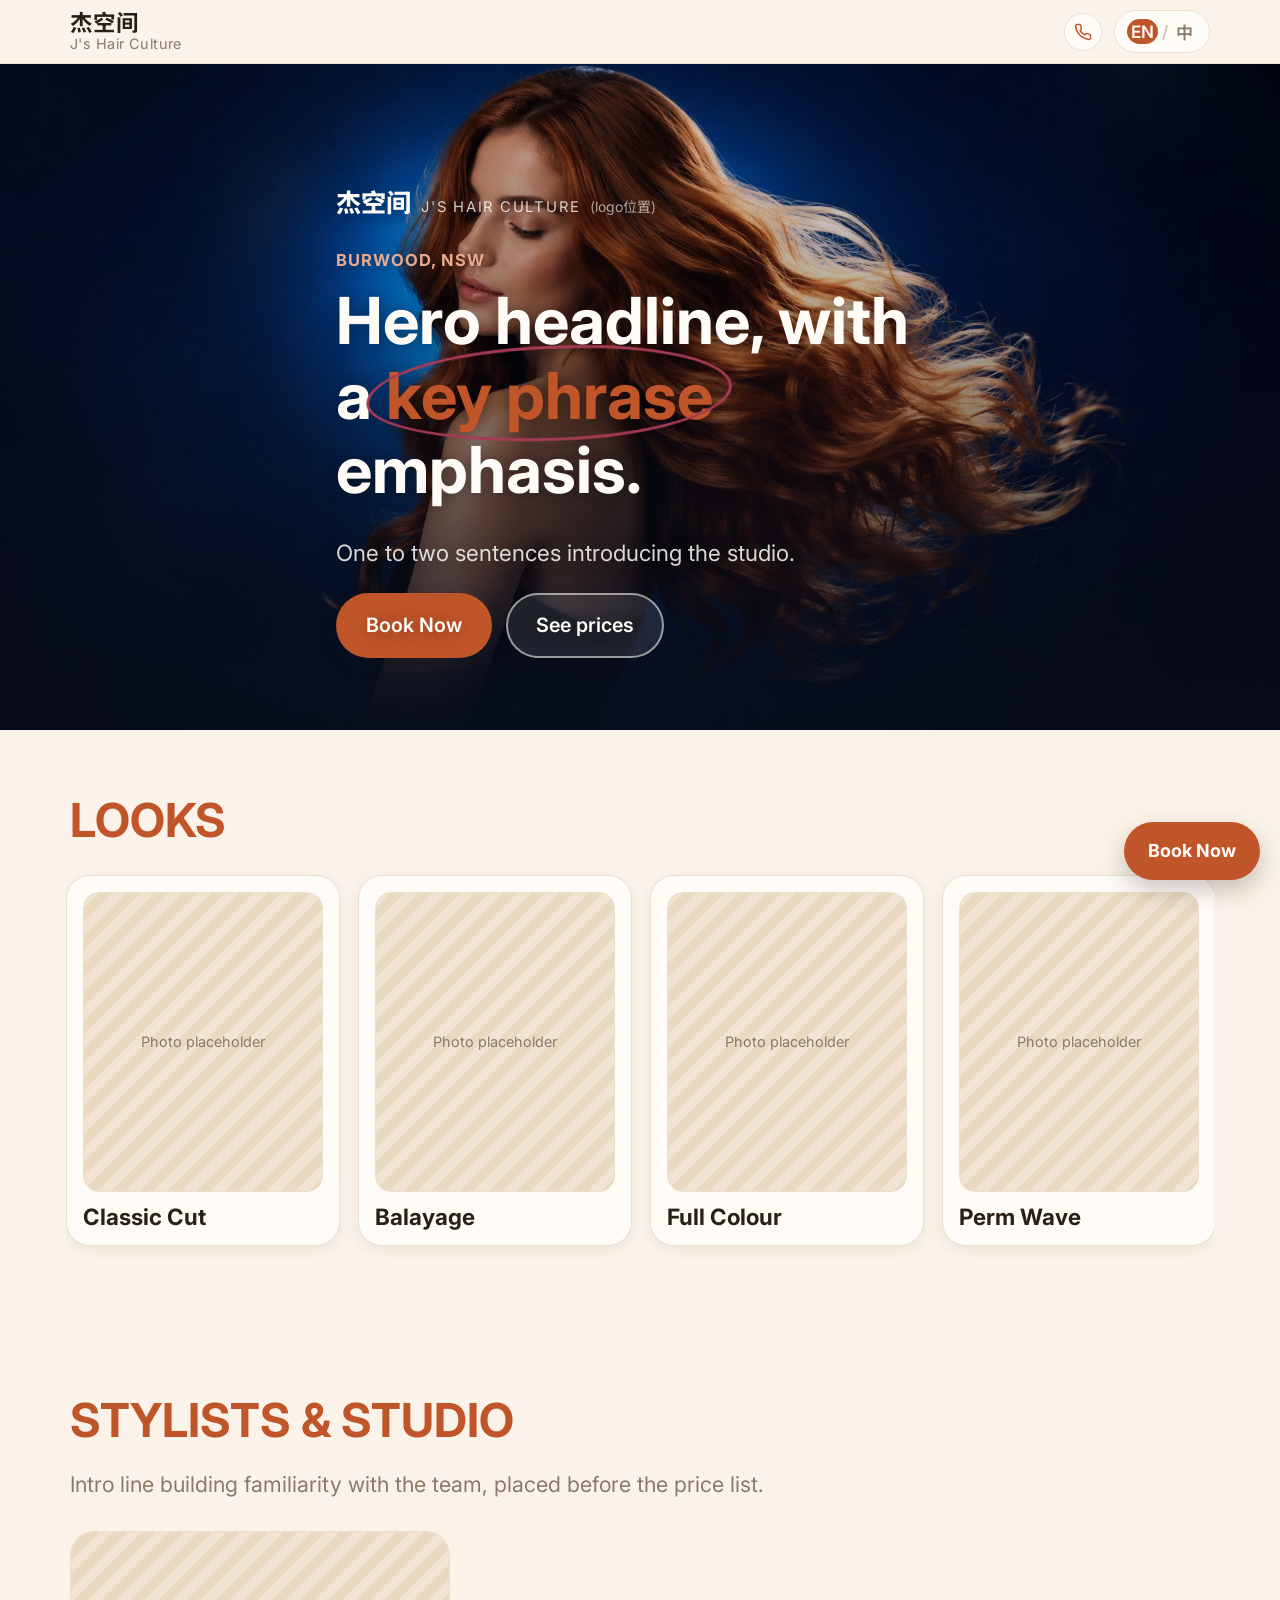
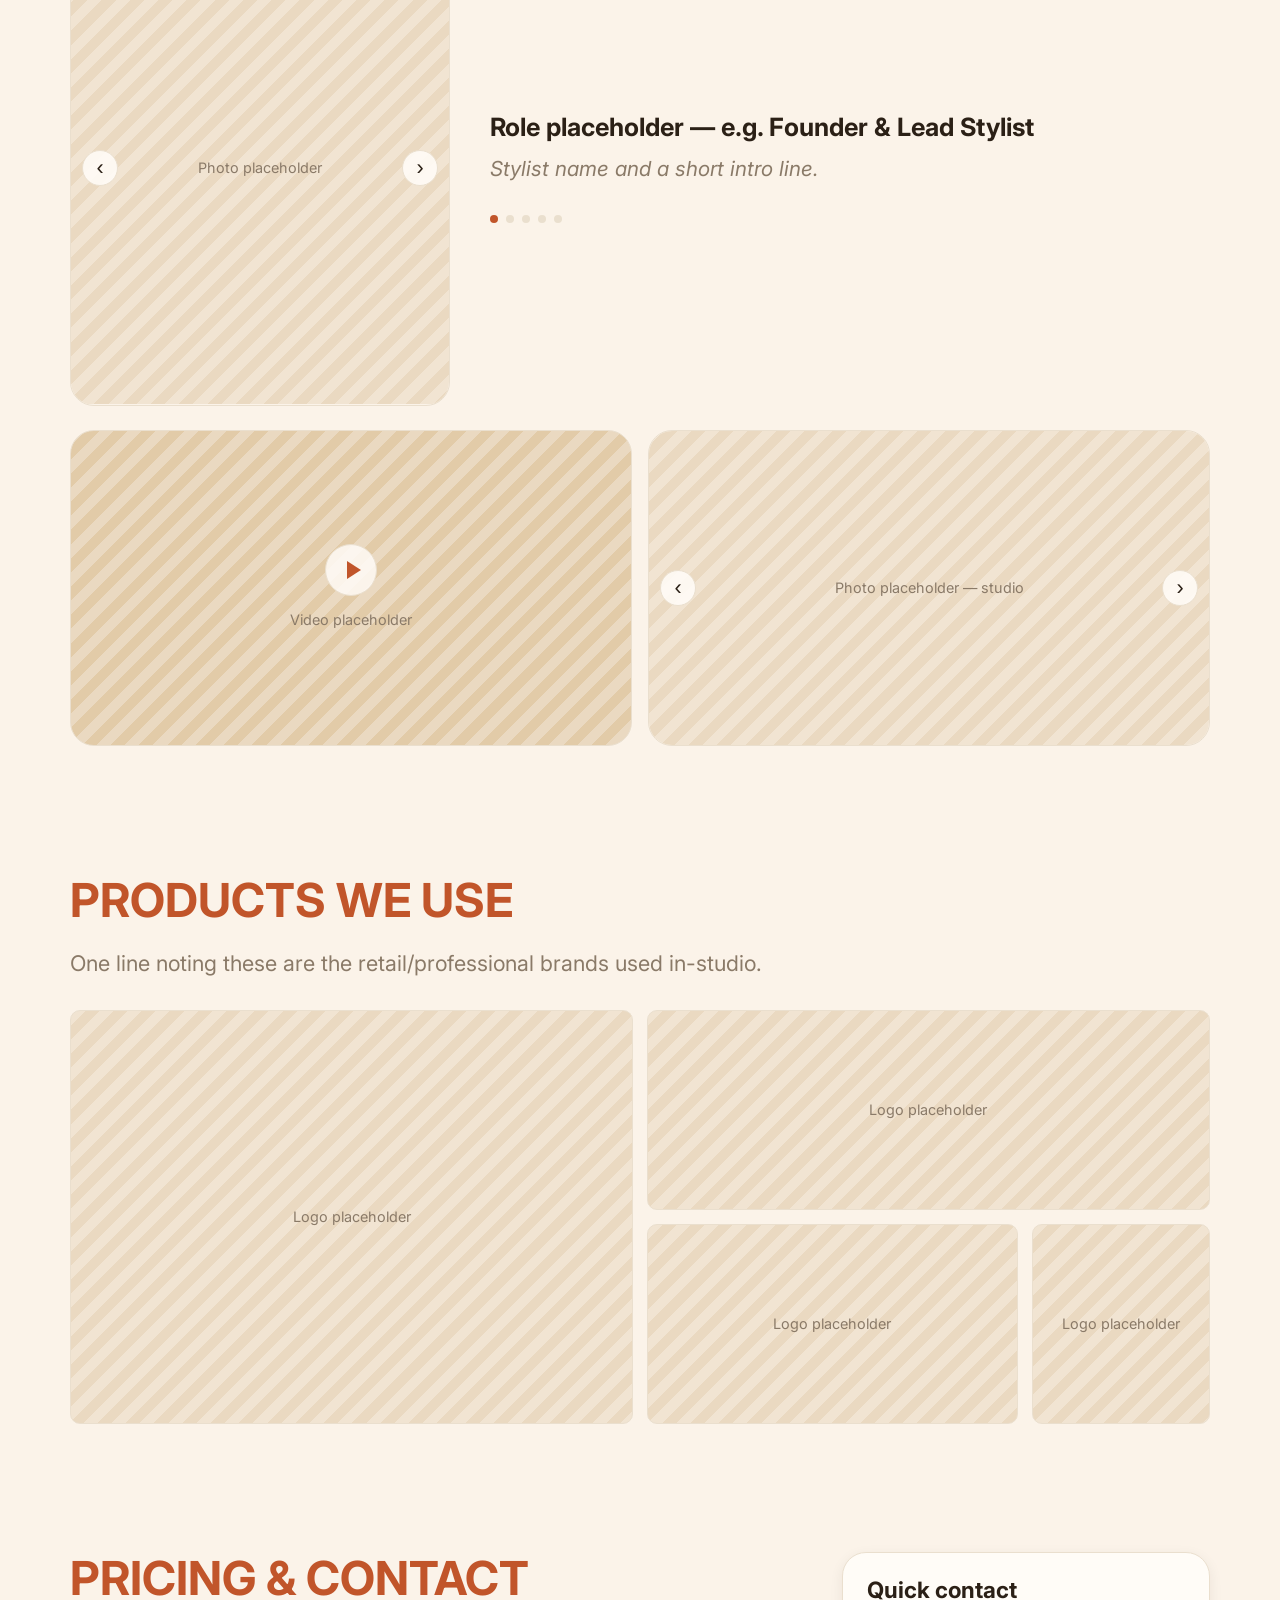
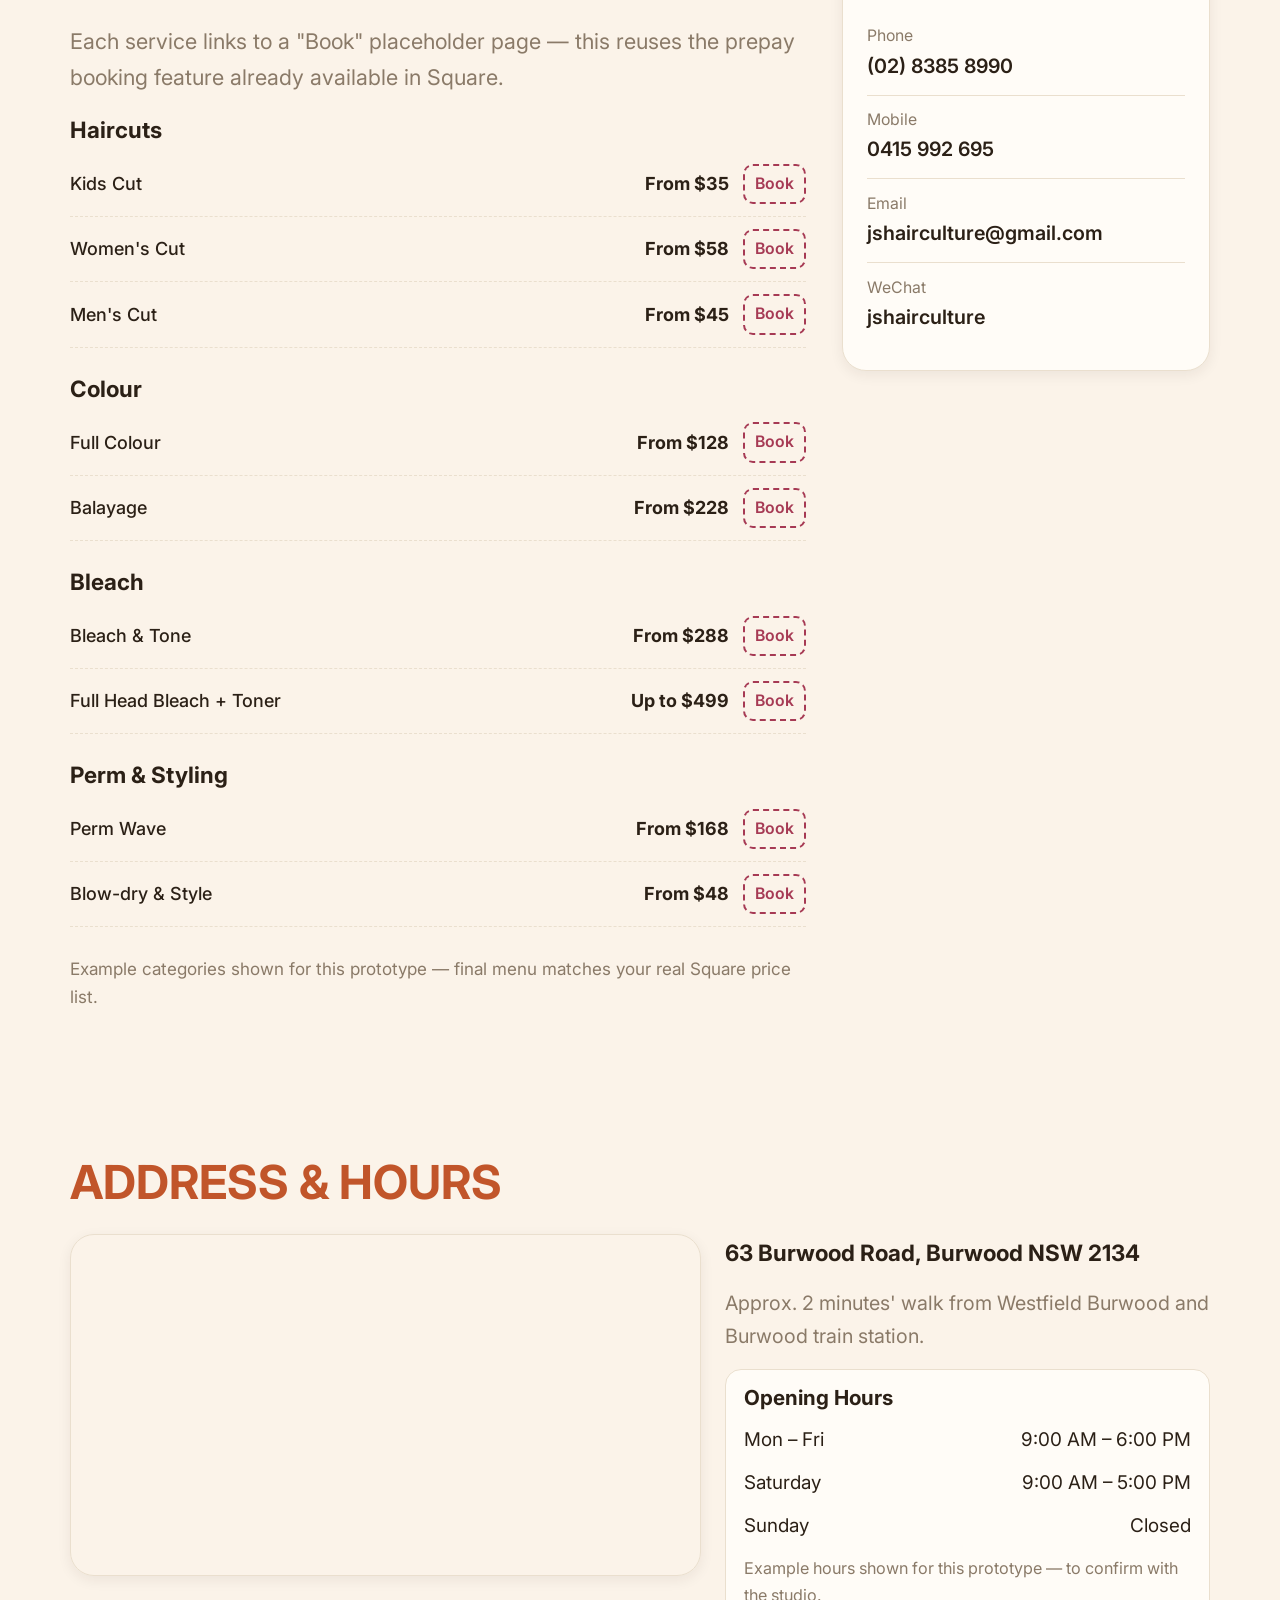
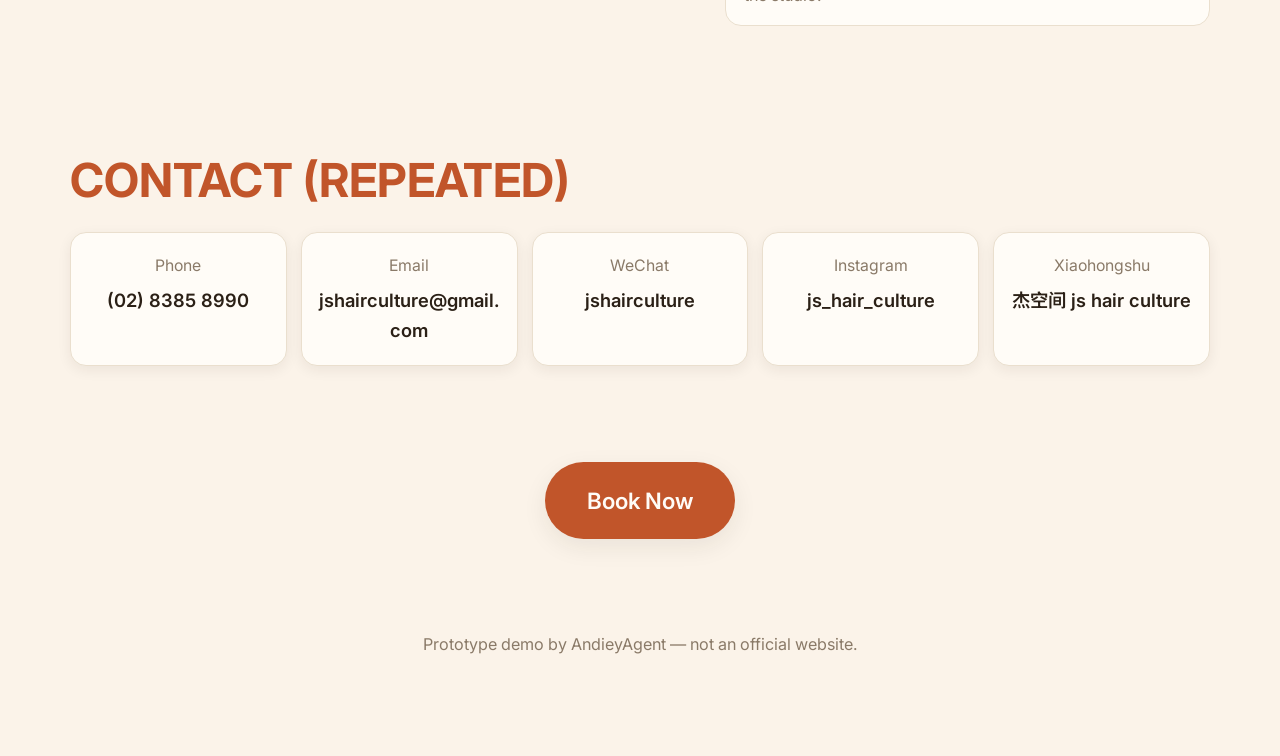
==== index.html @ 08569a33 "Initial commit: J's Hair Culture prototype demo landing page Prototype demo by AndieyAgent for J's H" ====
<!DOCTYPE html>
<html lang="en" data-lang="en">
<head>
<meta charset="UTF-8">
<meta name="viewport" content="width=device-width, initial-scale=1">
<meta name="robots" content="noindex, nofollow">
<title>J's Hair Culture · 杰空间 — Burwood Hair Studio (Prototype)</title>
<meta name="description" content="Prototype design demo for J's Hair Culture, a hair studio in Burwood NSW.">
<link rel="preconnect" href="https://fonts.googleapis.com">
<link rel="preconnect" href="https://fonts.gstatic.com" crossorigin>
<link href="https://fonts.googleapis.com/css2?family=Inter:wght@400;500;600;700;800&family=Noto+Sans+SC:wght@400;500;600;700;800&display=swap" rel="stylesheet">
<link rel="stylesheet" href="css/style.css">
</head>
<body>

<!-- ============ HEADER ============ -->
<header class="site-header">
  <div class="container site-header__inner">
    <a href="#hero" class="brand">
      <span class="brand__zh">杰空间</span>
      <span class="brand__en">J's Hair Culture</span>
    </a>
    <div class="site-header__actions">
      <a class="header-call" href="tel:+61283858990" aria-label="Call J's Hair Culture">
        <svg width="18" height="18" viewBox="0 0 24 24" fill="none" stroke="currentColor" stroke-width="2" stroke-linecap="round" stroke-linejoin="round"><path d="M22 16.92v3a2 2 0 0 1-2.18 2 19.79 19.79 0 0 1-8.63-3.07 19.5 19.5 0 0 1-6-6 19.79 19.79 0 0 1-3.07-8.67A2 2 0 0 1 4.11 2h3a2 2 0 0 1 2 1.72c.127.96.361 1.903.7 2.81a2 2 0 0 1-.45 2.11L8.09 9.91a16 16 0 0 0 6 6l1.27-1.27a2 2 0 0 1 2.11-.45c.907.339 1.85.573 2.81.7A2 2 0 0 1 22 16.92z"/></svg>
      </a>
      <button type="button" class="lang-toggle" id="langToggle" aria-label="Switch language">
        <span data-lang-label="en" class="lang-toggle__opt">EN</span>
        <span class="lang-toggle__sep">/</span>
        <span data-lang-label="zh" class="lang-toggle__opt">中</span>
      </button>
    </div>
  </div>
</header>

<main>

<!-- ============ 1. HERO ============ -->
<section class="hero" id="hero">
  <div class="hero__bg"></div>
  <div class="hero__scrim"></div>
  <div class="container hero__content">
    <p class="hero__logotype">
      <span class="hero__logotype-zh">杰空间</span>
      <span class="hero__logotype-en">J's Hair Culture</span>
      <span class="hero__logotype-note">(logo位置)</span>
    </p>
    <p class="eyebrow" data-i18n="hero.eyebrow">BURWOOD, NSW</p>
    <h1 class="hero__title" data-i18n-html="hero.title">Hero headline, with a <span class="mark-circle">key phrase</span> emphasis.</h1>
    <p class="hero__sub" data-i18n="hero.sub">One to two sentences introducing the studio.</p>
    <div class="hero__actions">
      <a href="booking.html" class="btn btn--primary" data-i18n="cta.book">Book Now</a>
      <a href="#pricing" class="btn btn--ghost-light" data-i18n="cta.seePrices">See prices</a>
    </div>
  </div>
</section>

<!-- ============ 2. 效果区 ============ -->
<section class="services" id="services">
  <div class="container">
    <h2 class="section-title section-title--accent" data-i18n="services.eyebrow">LOOKS</h2>
    <div class="services__scroller">

      <article class="service-card">
        <div class="img-placeholder img-placeholder--look"><span data-i18n="placeholder.img">Photo placeholder</span></div>
        <h3 data-i18n="services.cut.name">Classic Cut</h3>
      </article>

      <article class="service-card">
        <div class="img-placeholder img-placeholder--look"><span data-i18n="placeholder.img">Photo placeholder</span></div>
        <h3 data-i18n="services.balayage.name">Balayage</h3>
      </article>

      <article class="service-card">
        <div class="img-placeholder img-placeholder--look"><span data-i18n="placeholder.img">Photo placeholder</span></div>
        <h3 data-i18n="services.color.name">Full Colour</h3>
      </article>

      <article class="service-card">
        <div class="img-placeholder img-placeholder--look"><span data-i18n="placeholder.img">Photo placeholder</span></div>
        <h3 data-i18n="services.perm.name">Perm Wave</h3>
      </article>

      <article class="service-card">
        <div class="img-placeholder img-placeholder--look"><span data-i18n="placeholder.img">Photo placeholder</span></div>
        <h3 data-i18n="services.bleach.name">Bleach &amp; Tone</h3>
      </article>

      <article class="service-card">
        <div class="img-placeholder img-placeholder--look"><span data-i18n="placeholder.img">Photo placeholder</span></div>
        <h3 data-i18n="services.kids.name">Kids Cut</h3>
      </article>

    </div>
  </div>
</section>

<!-- ============ 3. 造型师/团队 + 门店氛围 ============ -->
<section class="team" id="team">
  <div class="container">
    <h2 class="section-title section-title--accent" data-i18n="team.eyebrow">STYLISTS &amp; STUDIO</h2>
    <p class="section-lead" data-i18n="team.lead">Intro line building familiarity with the team, placed before the price list.</p>

    <div class="team__carousel">
      <div class="team__carousel-image">
        <div class="team__carousel-track">
          <div class="img-placeholder img-placeholder--look team__carousel-slide is-active"><span data-i18n="placeholder.img">Photo placeholder</span></div>
          <div class="img-placeholder img-placeholder--look team__carousel-slide"><span data-i18n="placeholder.img">Photo placeholder</span></div>
          <div class="img-placeholder img-placeholder--look team__carousel-slide"><span data-i18n="placeholder.img">Photo placeholder</span></div>
          <div class="img-placeholder img-placeholder--look team__carousel-slide"><span data-i18n="placeholder.img">Photo placeholder</span></div>
          <div class="img-placeholder img-placeholder--look team__carousel-slide"><span data-i18n="placeholder.img">Photo placeholder</span></div>
        </div>
        <button type="button" class="vibe-carousel__btn vibe-carousel__btn--prev" data-team-prev aria-label="Previous stylist">&lsaquo;</button>
        <button type="button" class="vibe-carousel__btn vibe-carousel__btn--next" data-team-next aria-label="Next stylist">&rsaquo;</button>
      </div>
      <div class="team__carousel-info">
        <div class="team__carousel-panel is-active">
          <h3 data-i18n="team.founder.role">Role placeholder — e.g. Founder &amp; Lead Stylist</h3>
          <p data-i18n="team.founder.quote">Stylist name and a short intro line.</p>
        </div>
        <div class="team__carousel-panel">
          <h3 data-i18n="team.stylist1.role">Role placeholder — e.g. Senior Colourist</h3>
          <p data-i18n="team.stylist1.quote">Stylist name and a short intro line.</p>
        </div>
        <div class="team__carousel-panel">
          <h3 data-i18n="team.stylist2.role">Role placeholder — e.g. Stylist</h3>
          <p data-i18n="team.stylist2.quote">Stylist name and a short intro line.</p>
        </div>
        <div class="team__carousel-panel">
          <h3 data-i18n="team.stylist3.role">Role placeholder — e.g. Junior Stylist</h3>
          <p data-i18n="team.stylist3.quote">Stylist name and a short intro line.</p>
        </div>
        <div class="team__carousel-panel">
          <h3 data-i18n="team.stylist4.role">Role placeholder — e.g. Studio Assistant</h3>
          <p data-i18n="team.stylist4.quote">Stylist name and a short intro line.</p>
        </div>
        <div class="team__carousel-dots" aria-hidden="true">
          <span class="team__carousel-dot is-active"></span>
          <span class="team__carousel-dot"></span>
          <span class="team__carousel-dot"></span>
          <span class="team__carousel-dot"></span>
          <span class="team__carousel-dot"></span>
        </div>
      </div>
    </div>

    <div class="vibe-strip">
      <div class="video-placeholder">
        <span class="video-placeholder__play" aria-hidden="true"></span>
        <span data-i18n="placeholder.video">Video placeholder</span>
      </div>
      <div class="vibe-carousel">
        <div class="vibe-carousel__track">
          <div class="img-placeholder img-placeholder--wide vibe-carousel__slide is-active"><span data-i18n="placeholder.vibeImg">Photo placeholder — studio</span></div>
          <div class="img-placeholder img-placeholder--wide vibe-carousel__slide"><span data-i18n="placeholder.vibeImg">Photo placeholder — studio</span></div>
          <div class="img-placeholder img-placeholder--wide vibe-carousel__slide"><span data-i18n="placeholder.vibeImg">Photo placeholder — studio</span></div>
        </div>
        <button type="button" class="vibe-carousel__btn vibe-carousel__btn--prev" aria-label="Previous photo">&lsaquo;</button>
        <button type="button" class="vibe-carousel__btn vibe-carousel__btn--next" aria-label="Next photo">&rsaquo;</button>
      </div>
    </div>
  </div>
</section>

<!-- ============ 4. 商品区 ============ -->
<section class="products" id="products">
  <div class="container">
    <h2 class="section-title section-title--accent" data-i18n="products.eyebrow">PRODUCTS WE USE</h2>
    <p class="section-lead" data-i18n="products.lead">One line noting these are the retail/professional brands used in-studio.</p>
    <div class="products__collage">
      <div class="img-placeholder products__tile products__tile--a" aria-label="Cadiveu"><span data-i18n="placeholder.logo">Logo placeholder</span></div>
      <div class="img-placeholder products__tile products__tile--b"><span data-i18n="placeholder.logo">Logo placeholder</span></div>
      <div class="img-placeholder products__tile products__tile--c"><span data-i18n="placeholder.logo">Logo placeholder</span></div>
      <div class="img-placeholder products__tile products__tile--d"><span data-i18n="placeholder.logo">Logo placeholder</span></div>
    </div>
  </div>
</section>

<!-- ============ 5. 价目表 + 联系方式 ============ -->
<section class="pricing" id="pricing">
  <div class="container pricing__grid">

    <div class="pricing__table">
      <h2 class="section-title section-title--accent" data-i18n="pricing.eyebrow">PRICING &amp; CONTACT</h2>
      <p class="section-lead" data-i18n="pricing.lead">Each service links to a "Book" placeholder page — this reuses the prepay booking feature already available in Square.</p>

      <div class="price-category">
        <h3 data-i18n="pricing.cat.cut">Haircuts</h3>
        <ul class="price-list">
          <li><span data-i18n="services.kids.name">Kids Cut</span><span class="price-list__price" data-i18n="services.kids.price">From $35</span><a href="booking.html" class="btn-tiny" data-i18n="cta.bookPrepay">Book</a></li>
          <li><span data-i18n="pricing.item.womensCut">Women's Cut</span><span class="price-list__price" data-i18n="pricing.item.womensCutPrice">From $58</span><a href="booking.html" class="btn-tiny" data-i18n="cta.bookPrepay">Book</a></li>
          <li><span data-i18n="pricing.item.mensCut">Men's Cut</span><span class="price-list__price" data-i18n="pricing.item.mensCutPrice">From $45</span><a href="booking.html" class="btn-tiny" data-i18n="cta.bookPrepay">Book</a></li>
        </ul>
      </div>

      <div class="price-category">
        <h3 data-i18n="pricing.cat.color">Colour</h3>
        <ul class="price-list">
          <li><span data-i18n="services.color.name">Full Colour</span><span class="price-list__price" data-i18n="services.color.price">From $128</span><a href="booking.html" class="btn-tiny" data-i18n="cta.bookPrepay">Book</a></li>
          <li><span data-i18n="services.balayage.name">Balayage</span><span class="price-list__price" data-i18n="services.balayage.price">From $228</span><a href="booking.html" class="btn-tiny" data-i18n="cta.bookPrepay">Book</a></li>
        </ul>
      </div>

      <div class="price-category">
        <h3 data-i18n="pricing.cat.bleach">Bleach</h3>
        <ul class="price-list">
          <li><span data-i18n="services.bleach.name">Bleach &amp; Tone</span><span class="price-list__price" data-i18n="services.bleach.price">From $288</span><a href="booking.html" class="btn-tiny" data-i18n="cta.bookPrepay">Book</a></li>
          <li><span data-i18n="pricing.item.fullBleach">Full Head Bleach + Toner</span><span class="price-list__price" data-i18n="pricing.item.fullBleachPrice">Up to $499</span><a href="booking.html" class="btn-tiny" data-i18n="cta.bookPrepay">Book</a></li>
        </ul>
      </div>

      <div class="price-category">
        <h3 data-i18n="pricing.cat.perm">Perm &amp; Styling</h3>
        <ul class="price-list">
          <li><span data-i18n="services.perm.name">Perm Wave</span><span class="price-list__price" data-i18n="services.perm.price">From $168</span><a href="booking.html" class="btn-tiny" data-i18n="cta.bookPrepay">Book</a></li>
          <li><span data-i18n="pricing.item.blowdry">Blow-dry &amp; Style</span><span class="price-list__price" data-i18n="pricing.item.blowdryPrice">From $48</span><a href="booking.html" class="btn-tiny" data-i18n="cta.bookPrepay">Book</a></li>
        </ul>
      </div>

      <p class="price-note" data-i18n="pricing.note">Example categories shown for this prototype — final menu matches your real Square price list.</p>
    </div>

    <aside class="contact-card">
      <h3 data-i18n="contact.quickTitle">Quick contact</h3>
      <a class="contact-row" href="tel:+61283858990">
        <span><span class="contact-row__label" data-i18n="contact.phone">Phone</span><span class="contact-row__value">(02) 8385 8990</span></span>
      </a>
      <a class="contact-row" href="tel:+61415992695">
        <span><span class="contact-row__label" data-i18n="contact.mobile">Mobile</span><span class="contact-row__value">0415 992 695</span></span>
      </a>
      <a class="contact-row" href="mailto:jshairculture@gmail.com">
        <span><span class="contact-row__label" data-i18n="contact.email">Email</span><span class="contact-row__value">jshairculture@gmail.com</span></span>
      </a>
      <div class="contact-row contact-row--static">
        <span><span class="contact-row__label" data-i18n="contact.wechat">WeChat</span><span class="contact-row__value">jshairculture</span></span>
      </div>
    </aside>

  </div>
</section>

<!-- ============ 6. 地址 + 营业时间/交通 ============ -->
<section class="location" id="location">
  <div class="container">
    <h2 class="section-title section-title--accent" data-i18n="location.eyebrow">ADDRESS &amp; HOURS</h2>

    <div class="location__grid">
      <div class="map-embed map-embed--desktop">
        <iframe
          title="J's Hair Culture location map"
          src="https://www.google.com/maps?q=63+Burwood+Road,+Burwood+NSW+2134&output=embed"
          loading="lazy"
          referrerpolicy="no-referrer-when-downgrade">
        </iframe>
      </div>

      <a class="map-embed map-embed--mobile" href="https://www.google.com/maps/search/?api=1&query=63+Burwood+Road%2C+Burwood+NSW+2134" target="_blank" rel="noopener" aria-label="Open location in Maps">
        <p class="map-embed__address">63 Burwood Road, Burwood NSW 2134</p>
      </a>

      <div class="location__info">
        <p class="location__address">63 Burwood Road, Burwood NSW 2134</p>
        <p class="location__transit" data-i18n="location.transit">Approx. 2 minutes' walk from Westfield Burwood and Burwood train station.</p>
        <div class="hours">
          <h3 data-i18n="location.hoursTitle">Opening Hours</h3>
          <ul>
            <li><span data-i18n="location.hours.weekday">Mon – Fri</span><span>9:00 AM – 6:00 PM</span></li>
            <li><span data-i18n="location.hours.saturday">Saturday</span><span>9:00 AM – 5:00 PM</span></li>
            <li><span data-i18n="location.hours.sunday">Sunday</span><span data-i18n="location.hours.closed">Closed</span></li>
          </ul>
          <p class="hours__note" data-i18n="location.hoursNote">Example hours shown for this prototype — to confirm with the studio.</p>
        </div>
      </div>
    </div>
  </div>
</section>

<!-- ============ 7. 联系方式（二次强化） ============ -->
<section class="contact-repeat" id="contact">
  <div class="container">
    <h2 class="section-title section-title--accent" data-i18n="contactRepeat.eyebrow">CONTACT (REPEATED)</h2>
    <div class="contact-repeat__grid">
      <a class="contact-tile" href="tel:+61283858990">
        <span class="contact-tile__label" data-i18n="contact.phone">Phone</span>
        <span class="contact-tile__value">(02) 8385 8990</span>
      </a>
      <a class="contact-tile" href="mailto:jshairculture@gmail.com">
        <span class="contact-tile__label" data-i18n="contact.email">Email</span>
        <span class="contact-tile__value">jshairculture@gmail.com</span>
      </a>
      <div class="contact-tile contact-tile--static">
        <span class="contact-tile__label" data-i18n="contact.wechat">WeChat</span>
        <span class="contact-tile__value">jshairculture</span>
      </div>
      <div class="contact-tile contact-tile--static">
        <span class="contact-tile__label">Instagram</span>
        <span class="contact-tile__value">js_hair_culture</span>
      </div>
      <div class="contact-tile contact-tile--static">
        <span class="contact-tile__label" data-i18n="contact.xhs">Xiaohongshu</span>
        <span class="contact-tile__value">杰空间 js hair culture</span>
      </div>
    </div>
  </div>
</section>

<!-- ============ 8. 底部预约按钮 ============ -->
<section class="final-cta">
  <div class="container final-cta__inner">
    <a href="booking.html" class="btn btn--primary btn--large" data-i18n="cta.book">Book Now</a>
  </div>
</section>

</main>

<!-- ============ 9. FOOTER ============ -->
<footer class="site-footer">
  <div class="container site-footer__inner">
    <p data-i18n="footer.disclaimer">Prototype demo by AndieyAgent — not an official website.</p>
  </div>
</footer>

<!-- ============ 悬浮吸底 CTA ============ -->
<a href="booking.html" class="floating-cta" id="floatingCta">
  <span class="mark-box" data-i18n="cta.book">Book Now</span>
</a>

<script src="js/main.js"></script>
</body>
</html>
---- css/style.css ----
/* ============================================================
   J's Hair Culture — Prototype Demo
   Design tokens: Oat Cream / Copper Balayage / Warm Berry
   ============================================================ */

:root {
  --color-bg: #FBF3E9;
  --color-primary: #C1552A;
  --color-primary-dark: #A8461F;
  --color-secondary: #A63A54;
  --color-ink: #2B2016;
  --color-muted: #8A7A68;
  --color-surface: #FFFCF7;
  --color-border: #EADFCE;

  --font-display: 'Inter', 'Noto Sans SC', -apple-system, BlinkMacSystemFont, 'PingFang SC', 'Microsoft YaHei', 'Segoe UI', sans-serif;
  --font-body: 'Inter', 'Noto Sans SC', -apple-system, BlinkMacSystemFont, 'PingFang SC', 'Microsoft YaHei', 'Segoe UI', sans-serif;

  --radius-lg: 24px;
  --radius-md: 16px;
  --radius-sm: 10px;
  --radius-pill: 999px;

  --shadow-soft: 0 8px 24px rgba(43, 32, 22, 0.08);
  --shadow-card: 0 4px 14px rgba(43, 32, 22, 0.07);

  --container-max: 1180px;
  --header-h: 64px;
}

* { box-sizing: border-box; }
html { font-size: 18px; scroll-behavior: smooth; scroll-padding-top: calc(var(--header-h) + 16px); }

body {
  margin: 0;
  background: var(--color-bg);
  color: var(--color-ink);
  font-family: var(--font-body);
  line-height: 1.65;
  -webkit-font-smoothing: antialiased;
}

@media (prefers-reduced-motion: reduce) {
  html { scroll-behavior: auto; }
  * { animation-duration: 0.001ms !important; animation-iteration-count: 1 !important; transition-duration: 0.001ms !important; }
}

h1, h2, h3 { font-family: var(--font-display); font-weight: 700; margin: 0 0 0.4em; line-height: 1.15; }
p { margin: 0 0 1em; }
a { color: inherit; }
ul { list-style: none; margin: 0; padding: 0; }
img { max-width: 100%; display: block; }

.container {
  max-width: var(--container-max);
  margin: 0 auto;
  padding: 0 20px;
}

.eyebrow {
  font-family: var(--font-display);
  font-weight: 700;
  font-size: 0.92rem;
  letter-spacing: 0.06em;
  color: var(--color-secondary);
  text-transform: uppercase;
  margin: 0 0 0.6em;
}

.section-title {
  font-size: clamp(1.9rem, 4.5vw, 2.6rem);
}
.section-title--accent { color: var(--color-primary); }

.section-lead {
  max-width: 60ch;
  color: var(--color-muted);
  font-size: 1.2rem;
}

section { padding: 64px 0; }

/* ---------- Buttons ---------- */
.btn {
  display: inline-flex;
  align-items: center;
  justify-content: center;
  gap: 8px;
  font-family: var(--font-display);
  font-weight: 600;
  font-size: 1.1rem;
  padding: 14px 28px;
  border-radius: var(--radius-pill);
  text-decoration: none;
  border: 2px solid transparent;
  transition: transform 0.15s ease, box-shadow 0.15s ease, background-color 0.15s ease;
  cursor: pointer;
}
.btn:hover { transform: translateY(-2px); }
.btn:focus-visible { outline: 3px solid var(--color-secondary); outline-offset: 2px; }

.btn--primary {
  background: var(--color-primary);
  color: var(--color-surface);
  box-shadow: var(--shadow-soft);
}
.btn--primary:hover { background: var(--color-primary-dark); }

.btn--ghost {
  background: transparent;
  color: var(--color-ink);
  border-color: var(--color-border);
}
.btn--ghost:hover { border-color: var(--color-primary); color: var(--color-primary); }

.btn--large { padding: 18px 40px; font-size: 1.25rem; }
.btn--small { padding: 10px 20px; font-size: 1rem; }

.btn-tiny {
  font-family: var(--font-display);
  font-weight: 600;
  font-size: 0.88rem;
  color: var(--color-secondary);
  border: 2px dashed var(--color-secondary);
  border-radius: var(--radius-sm);
  padding: 5px 10px;
  text-decoration: none;
  white-space: nowrap;
  transition: background-color 0.15s ease, color 0.15s ease;
}
.btn-tiny:hover { background: var(--color-secondary); color: var(--color-surface); }

/* ---------- Hand-drawn signature marks ---------- */
.mark-circle {
  position: relative;
  color: var(--color-primary);
  white-space: nowrap;
}
.mark-circle::after {
  content: '';
  position: absolute;
  left: -6%;
  right: -6%;
  top: -12%;
  bottom: -8%;
  border: 3px solid var(--color-secondary);
  border-radius: 50% 45% 48% 52% / 55% 48% 52% 45%;
  transform: rotate(-2deg);
  pointer-events: none;
  opacity: 0;
  animation: markIn 0.6s ease-out 0.5s forwards;
}
.mark-box {
  position: relative;
}

@keyframes markIn {
  from { opacity: 0; transform: rotate(-2deg) scale(0.9); }
  to { opacity: 1; transform: rotate(-2deg) scale(1); }
}

/* ---------- Placeholder imagery ---------- */
.img-placeholder {
  background: repeating-linear-gradient(135deg, #F1E4D2, #F1E4D2 10px, #EAD9C1 10px, #EAD9C1 20px);
  border: 1px solid var(--color-border);
  border-radius: var(--radius-md);
  display: flex;
  align-items: center;
  justify-content: center;
  text-align: center;
  color: var(--color-muted);
  font-size: 0.8rem;
  padding: 12px;
  min-height: 200px;
}
.img-placeholder--square { aspect-ratio: 1 / 1; min-height: 180px; }
.img-placeholder--wide { aspect-ratio: 16 / 9; min-height: 160px; }
.img-placeholder--look { aspect-ratio: 4 / 5; min-height: 300px; }

.video-placeholder {
  background: repeating-linear-gradient(135deg, #EAD9C1, #EAD9C1 10px, #E2CBA8 10px, #E2CBA8 20px);
  border: 1px solid var(--color-border);
  border-radius: var(--radius-lg);
  aspect-ratio: 16 / 9;
  min-height: 160px;
  display: flex;
  flex-direction: column;
  align-items: center;
  justify-content: center;
  gap: 12px;
  color: var(--color-muted);
  font-size: 0.8rem;
  text-align: center;
  padding: 12px;
}
.video-placeholder__play {
  width: 52px;
  height: 52px;
  border-radius: 50%;
  background: rgba(255, 252, 247, 0.85);
  border: 1px solid var(--color-border);
  position: relative;
}
.video-placeholder__play::after {
  content: '';
  position: absolute;
  top: 50%;
  left: 55%;
  transform: translate(-50%, -50%);
  border-style: solid;
  border-width: 9px 0 9px 14px;
  border-color: transparent transparent transparent var(--color-primary);
}

/* ---------- Header ---------- */
.site-header {
  position: sticky;
  top: 0;
  z-index: 40;
  height: var(--header-h);
  background: rgba(251, 243, 233, 0.9);
  backdrop-filter: blur(8px);
  border-bottom: 1px solid var(--color-border);
}
.site-header__inner {
  height: 100%;
  display: flex;
  align-items: center;
  justify-content: space-between;
}
.brand {
  text-decoration: none;
  display: flex;
  flex-direction: column;
  line-height: 1.1;
}
.brand__zh { font-family: var(--font-display); font-size: 1.25rem; font-weight: 700; color: var(--color-ink); }
.brand__en { font-family: var(--font-body); font-size: 0.8rem; letter-spacing: 0.03em; color: var(--color-muted); }

.site-header__actions { display: flex; align-items: center; gap: 12px; }

.header-call {
  display: flex;
  align-items: center;
  justify-content: center;
  width: 38px;
  height: 38px;
  border-radius: 50%;
  background: var(--color-surface);
  border: 1px solid var(--color-border);
  color: var(--color-primary);
  text-decoration: none;
}

.lang-toggle {
  display: flex;
  align-items: center;
  gap: 4px;
  background: var(--color-surface);
  border: 1px solid var(--color-border);
  border-radius: var(--radius-pill);
  padding: 6px 12px;
  font-family: var(--font-display);
  font-weight: 600;
  font-size: 0.95rem;
  cursor: pointer;
  color: var(--color-muted);
}
.lang-toggle__opt { padding: 2px 4px; border-radius: var(--radius-pill); }
.lang-toggle__sep { opacity: 0.4; }
html[data-lang="en"] .lang-toggle__opt[data-lang-label="en"],
html[data-lang="zh"] .lang-toggle__opt[data-lang-label="zh"] {
  background: var(--color-primary);
  color: var(--color-surface);
}

/* ---------- Hero (full-bleed image with overlaid content) ---------- */
.hero {
  position: relative;
  overflow: hidden;
  min-height: clamp(480px, 74vh, 700px);
  display: flex;
  align-items: flex-end;
  padding: 0;
}
.hero__bg {
  position: absolute;
  inset: 0;
  background-color: #0B1220;
  background-image: url("../assets/img/hero-blue.jpg");
  background-size: cover;
  background-position: center 30%;
}
.hero__scrim {
  position: absolute;
  inset: 0;
  background: linear-gradient(180deg, rgba(8, 12, 24, 0.15) 0%, rgba(8, 12, 24, 0.28) 35%, rgba(8, 12, 24, 0.88) 100%);
}
.hero__content {
  position: relative;
  z-index: 2;
  max-width: 640px;
  padding: 40px 20px 48px;
  color: var(--color-surface);
  text-shadow: 0 2px 16px rgba(0, 0, 0, 0.35);
}
.hero__logotype { display: flex; align-items: baseline; flex-wrap: wrap; gap: 10px; margin-bottom: 22px; }
.hero__logotype-zh { font-family: var(--font-display); font-size: 1.4rem; font-weight: 800; }
.hero__logotype-en { font-size: 0.82rem; letter-spacing: 0.12em; text-transform: uppercase; opacity: 0.8; }
.hero__logotype-note { font-size: 0.78rem; color: rgba(255, 252, 247, 0.6); }
.hero .eyebrow { color: #E8A98F; }
.hero__title { font-size: clamp(2.3rem, 6.5vw, 3.6rem); color: var(--color-surface); }
.hero__sub { font-size: 1.25rem; color: rgba(255, 252, 247, 0.85); max-width: 52ch; }
.hero__actions { display: flex; flex-wrap: wrap; gap: 14px; margin-top: 8px; }

.btn--ghost-light {
  background: rgba(255, 252, 247, 0.1);
  color: var(--color-surface);
  border-color: rgba(255, 252, 247, 0.55);
}
.btn--ghost-light:hover { background: rgba(255, 252, 247, 0.2); border-color: var(--color-surface); }

/* ---------- Services (horizontal scroll) ---------- */
.services__scroller {
  display: flex;
  gap: 18px;
  overflow-x: auto;
  scroll-snap-type: x mandatory;
  padding: 8px 4px 20px;
  margin: 0 -4px;
  -webkit-overflow-scrolling: touch;
}
.service-card {
  flex: 0 0 270px;
  scroll-snap-align: start;
  background: var(--color-surface);
  border: 1px solid var(--color-border);
  border-radius: var(--radius-lg);
  padding: 16px;
  box-shadow: var(--shadow-card);
}
.service-card h3 { font-size: 1.25rem; margin: 12px 0 0; }

/* ---------- Team (image/text carousel, in sync — no manual drag) ---------- */
.team__carousel {
  display: flex;
  flex-direction: column;
  gap: 24px;
  margin-top: 28px;
}
.team__carousel-image { position: relative; }
.team__carousel-track {
  position: relative;
  aspect-ratio: 4 / 5;
  min-height: 300px;
  border: 1px solid var(--color-border);
  border-radius: var(--radius-lg);
  overflow: hidden;
}
.team__carousel-slide {
  position: absolute;
  inset: 0;
  min-height: 0;
  border: none;
  border-radius: 0;
  opacity: 0;
  transition: opacity 0.45s ease, transform 0.45s ease;
  transform: scale(1.03);
  pointer-events: none;
}
.team__carousel-slide.is-active { opacity: 1; transform: scale(1); pointer-events: auto; }

.team__carousel-track .img-placeholder:nth-child(2) { background: repeating-linear-gradient(115deg, #EAD9C1, #EAD9C1 10px, #E2CBA8 10px, #E2CBA8 20px); }
.team__carousel-track .img-placeholder:nth-child(3) { background: repeating-linear-gradient(150deg, #F1E4D2, #F1E4D2 10px, #E4C9A0 10px, #E4C9A0 20px); }
.team__carousel-track .img-placeholder:nth-child(4) { background: repeating-linear-gradient(95deg, #EAD9C1, #EAD9C1 10px, #DFCBA6 10px, #DFCBA6 20px); }
.team__carousel-track .img-placeholder:nth-child(5) { background: repeating-linear-gradient(165deg, #F1E4D2, #F1E4D2 10px, #E8D2AC 10px, #E8D2AC 20px); }

.team__carousel-info { display: flex; flex-direction: column; justify-content: center; }
.team__carousel-panel { display: none; }
.team__carousel-panel.is-active { display: block; }
.team__carousel-panel h3 { font-size: 1.4rem; margin-top: 0; }
.team__carousel-panel p { color: var(--color-muted); font-style: italic; font-size: 1.15rem; }

.team__carousel-dots { display: flex; gap: 8px; margin-top: 8px; }
.team__carousel-dot {
  width: 8px;
  height: 8px;
  border-radius: 50%;
  background: var(--color-border);
}
.team__carousel-dot.is-active { background: var(--color-primary); }

.vibe-strip {
  display: grid;
  grid-template-columns: 1fr;
  gap: 16px;
  margin-top: 24px;
}

/* ---------- Products (static collage — tiles of uneven proportions forming one rectangle) ---------- */
.products__collage {
  display: grid;
  grid-template-columns: repeat(2, 1fr);
  grid-auto-rows: 150px;
  gap: 14px;
  margin-top: 28px;
}
.products__collage .img-placeholder {
  min-height: 0;
  border-radius: var(--radius-sm);
}
.products__tile--a { grid-column: 1 / 3; grid-row: 1 / 3; }
.products__tile--b { grid-column: 1 / 2; grid-row: 3 / 4; }
.products__tile--c { grid-column: 2 / 3; grid-row: 3 / 4; }
.products__tile--d { grid-column: 1 / 3; grid-row: 4 / 5; }

/* ---------- Vibe carousel ---------- */
.vibe-carousel { position: relative; }
.vibe-carousel__track {
  position: relative;
  aspect-ratio: 16 / 9;
  min-height: 160px;
  border: 1px solid var(--color-border);
  border-radius: var(--radius-lg);
  overflow: hidden;
}
.vibe-carousel__slide {
  position: absolute;
  inset: 0;
  min-height: 0;
  border: none;
  border-radius: 0;
  opacity: 0;
  transition: opacity 0.45s ease, transform 0.45s ease;
  transform: scale(1.03);
  pointer-events: none;
}
.vibe-carousel__slide.is-active { opacity: 1; transform: scale(1); pointer-events: auto; }

.vibe-carousel__track .img-placeholder:nth-child(2) { background: repeating-linear-gradient(115deg, #EAD9C1, #EAD9C1 10px, #E2CBA8 10px, #E2CBA8 20px); }
.vibe-carousel__track .img-placeholder:nth-child(3) { background: repeating-linear-gradient(150deg, #F1E4D2, #F1E4D2 10px, #E4C9A0 10px, #E4C9A0 20px); }
.vibe-carousel__btn {
  position: absolute;
  top: 50%;
  transform: translateY(-50%);
  width: 36px;
  height: 36px;
  border-radius: 50%;
  border: 1px solid var(--color-border);
  background: rgba(255, 252, 247, 0.9);
  color: var(--color-ink);
  font-size: 1.2rem;
  line-height: 1;
  cursor: pointer;
  display: flex;
  align-items: center;
  justify-content: center;
}
.vibe-carousel__btn:hover { background: var(--color-surface); }
.vibe-carousel__btn--prev { left: 12px; }
.vibe-carousel__btn--next { right: 12px; }

/* ---------- Pricing ---------- */
.pricing__grid {
  display: grid;
  grid-template-columns: 1fr;
  gap: 36px;
}
.price-category { margin-bottom: 28px; }
.price-category h3 { font-size: 1.25rem; }

.price-list li {
  display: flex;
  align-items: center;
  gap: 14px;
  padding: 12px 0;
  border-bottom: 1px dashed var(--color-border);
}
.price-list li > span:first-child {
  flex: 1 1 auto;
  font-weight: 500;
}
.price-list__price {
  font-family: var(--font-display);
  font-weight: 700;
  color: var(--color-ink);
  white-space: nowrap;
}

.price-note {
  font-size: 0.95rem;
  color: var(--color-muted);
  margin-top: 8px;
}

.contact-card {
  background: var(--color-surface);
  border: 1px solid var(--color-border);
  border-radius: var(--radius-lg);
  padding: 24px;
  box-shadow: var(--shadow-card);
  align-self: start;
  position: sticky;
  top: calc(var(--header-h) + 20px);
}
.contact-card h3 { font-size: 1.25rem; }
.contact-row {
  display: flex;
  align-items: center;
  gap: 12px;
  padding: 12px 0;
  border-bottom: 1px solid var(--color-border);
  text-decoration: none;
  color: var(--color-ink);
}
.contact-row:last-child { border-bottom: none; }
.contact-row__label { display: block; font-size: 0.88rem; color: var(--color-muted); }
.contact-row__value { display: block; font-weight: 600; font-size: 1.1rem; }

/* ---------- Location / Map ---------- */
.location__grid {
  display: grid;
  grid-template-columns: 1fr;
  gap: 24px;
  margin-top: 24px;
}
.map-embed { border-radius: var(--radius-lg); overflow: hidden; box-shadow: var(--shadow-card); border: 1px solid var(--color-border); }
.map-embed--desktop { display: none; }
.map-embed--desktop iframe { width: 100%; height: 340px; border: 0; display: block; }

.map-embed--mobile {
  display: flex;
  flex-direction: column;
  align-items: center;
  gap: 10px;
  text-align: center;
  padding: 32px 20px;
  text-decoration: none;
  color: var(--color-ink);
  background: var(--color-surface);
}
.map-embed__address { font-weight: 600; margin: 0; }

.location__info { display: flex; flex-direction: column; gap: 16px; }
.location__address { font-weight: 700; font-size: 1.25rem; margin: 0; }
.location__transit { color: var(--color-muted); font-size: 1.1rem; margin: 0; }

.hours { background: var(--color-surface); border: 1px solid var(--color-border); border-radius: var(--radius-md); padding: 16px 18px; }
.hours h3 { font-size: 1.15rem; }
.hours ul li { display: flex; justify-content: space-between; padding: 6px 0; font-size: 1.05rem; }
.hours__note { font-size: 0.9rem; color: var(--color-muted); margin: 8px 0 0; }

/* ---------- Contact repeat ---------- */
.contact-repeat__grid {
  display: grid;
  grid-template-columns: repeat(2, 1fr);
  gap: 14px;
  margin-top: 24px;
}
.contact-tile {
  display: flex;
  flex-direction: column;
  align-items: center;
  text-align: center;
  gap: 6px;
  background: var(--color-surface);
  border: 1px solid var(--color-border);
  border-radius: var(--radius-md);
  padding: 20px 12px;
  text-decoration: none;
  color: var(--color-ink);
  box-shadow: var(--shadow-card);
}
.contact-tile__label { font-size: 0.88rem; color: var(--color-muted); }
.contact-tile__value { font-weight: 600; font-size: 1.02rem; word-break: break-word; }

/* ---------- Final CTA ---------- */
.final-cta { text-align: center; padding: 32px 0 64px; }

/* ---------- Footer ---------- */
.site-footer { padding: 28px 0 calc(28px + 70px); text-align: center; }
.site-footer p { margin: 0; font-size: 0.9rem; color: var(--color-muted); }

/* ---------- Floating sticky CTA ---------- */
.floating-cta {
  position: fixed;
  right: 20px;
  bottom: 20px;
  z-index: 50;
  background: var(--color-primary);
  color: var(--color-surface);
  font-family: var(--font-display);
  font-weight: 700;
  padding: 14px 24px;
  border-radius: var(--radius-pill);
  text-decoration: none;
  box-shadow: 0 10px 24px rgba(43, 32, 22, 0.25);
  transition: transform 0.15s ease, opacity 0.2s ease;
}
.floating-cta:hover { transform: translateY(-2px); }
.floating-cta.is-hidden { opacity: 0; transform: translateY(12px); pointer-events: none; }

@media (max-width: 480px) {
  .floating-cta {
    left: 16px;
    right: 16px;
    bottom: 16px;
    text-align: center;
    padding: 14px 20px;
  }
}

/* ---------- Booking (explainer) page ---------- */
.booking-page { min-height: calc(100vh - var(--header-h) - 90px); display: flex; align-items: center; }
.booking-page__inner { max-width: 640px; }
.booking-page__title { font-size: clamp(2.3rem, 6.5vw, 3.6rem); color: var(--color-ink); }
.booking-page__body { font-size: 1.25rem; color: var(--color-muted); max-width: 52ch; }
.back-link {
  display: inline-block;
  margin-top: 20px;
  color: var(--color-muted);
  text-decoration: none;
  font-weight: 600;
}
.back-link:hover { color: var(--color-primary); }

/* ============================================================
   Breakpoints
   ============================================================ */

@media (min-width: 700px) {
  .vibe-strip { grid-template-columns: repeat(2, 1fr); }
  .contact-repeat__grid { grid-template-columns: repeat(3, 1fr); }

  .products__collage { grid-template-columns: repeat(6, 1fr); grid-auto-rows: 200px; }
  .products__tile--a { grid-column: 1 / 4; grid-row: 1 / 3; }
  .products__tile--b { grid-column: 4 / 7; grid-row: 1 / 2; }
  .products__tile--c { grid-column: 4 / 6; grid-row: 2 / 3; }
  .products__tile--d { grid-column: 6 / 7; grid-row: 2 / 3; }
}

@media (min-width: 860px) {
  .hero__content { padding: 56px 56px 72px; max-width: 720px; }

  .map-embed--mobile { display: none; }
  .map-embed--desktop { display: block; }
  .location__grid { grid-template-columns: 1.3fr 1fr; align-items: start; }

  .team__carousel { flex-direction: row; align-items: stretch; gap: 40px; }
  .team__carousel-image { flex: 0 0 380px; }
  .team__carousel-track { height: 100%; min-height: 440px; }
}

@media (min-width: 980px) {
  .pricing__grid { grid-template-columns: 2fr 1fr; }
  .contact-repeat__grid { grid-template-columns: repeat(5, 1fr); }
}
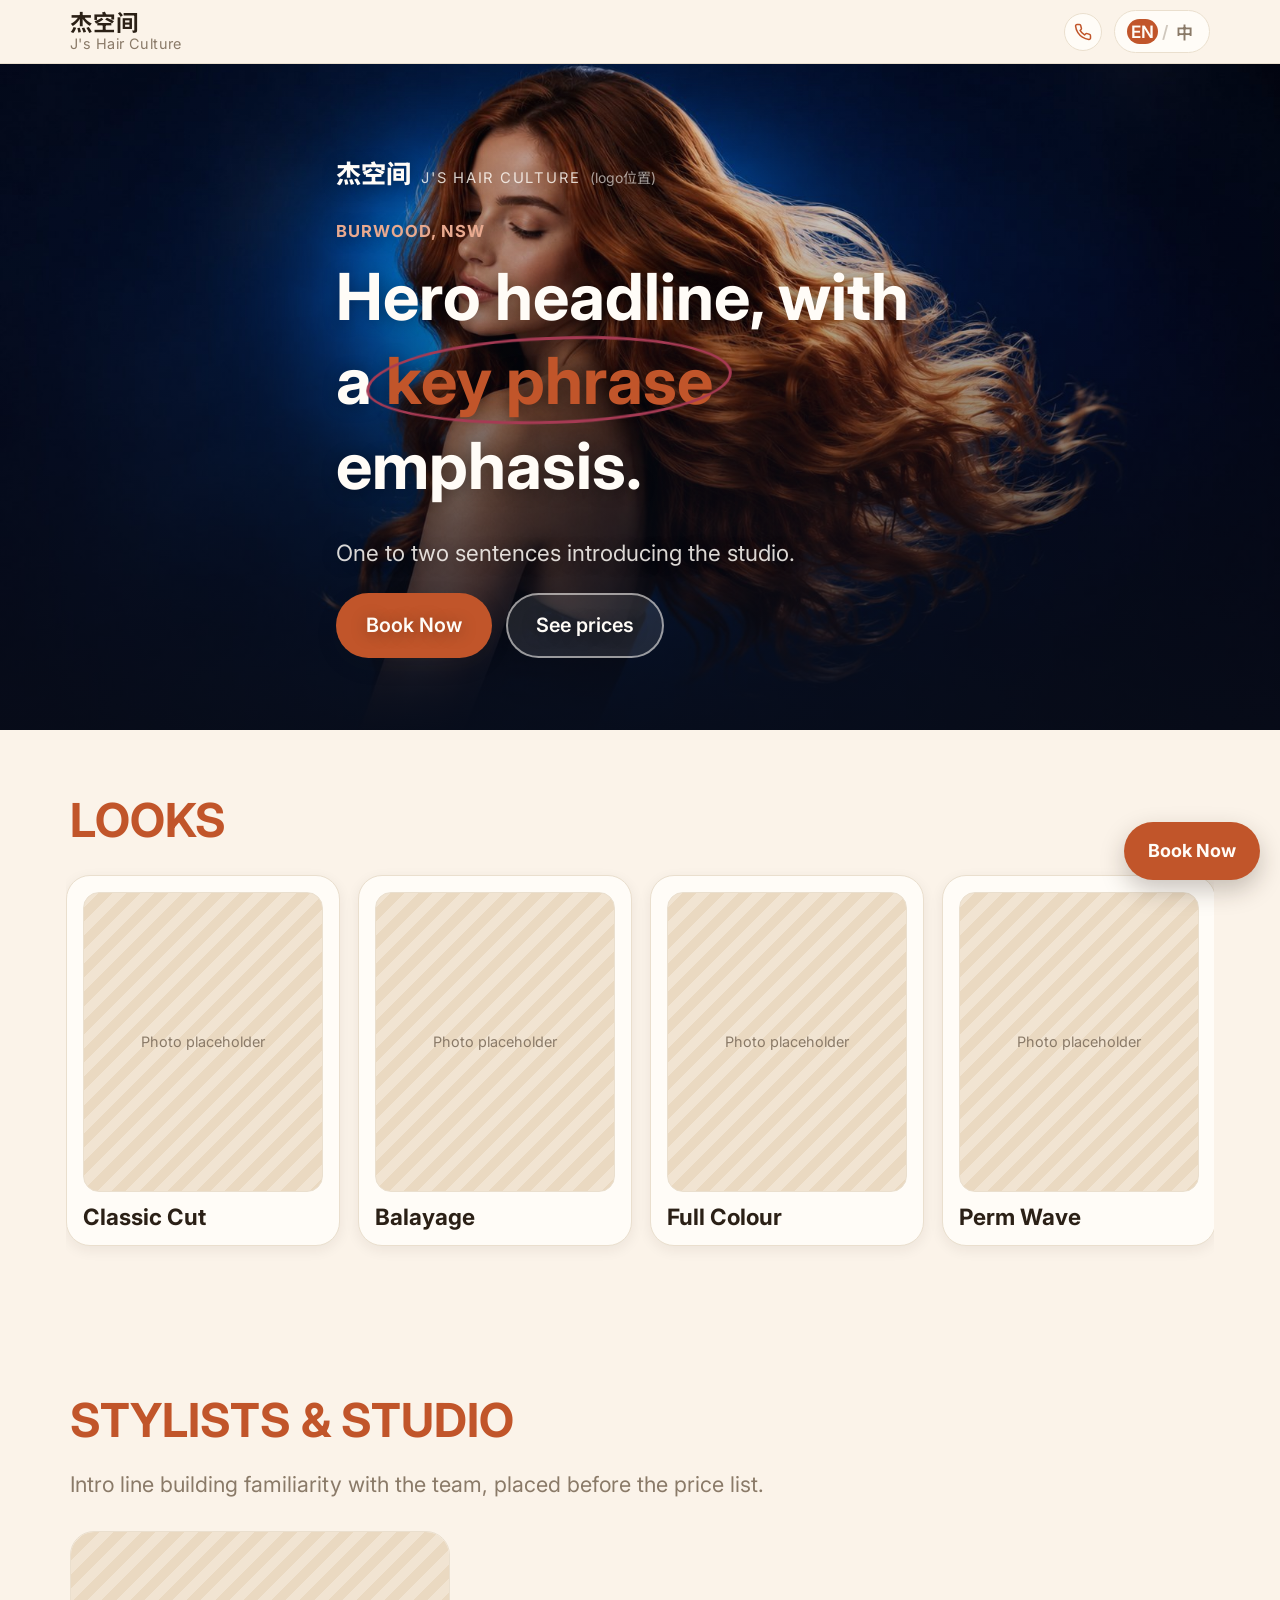
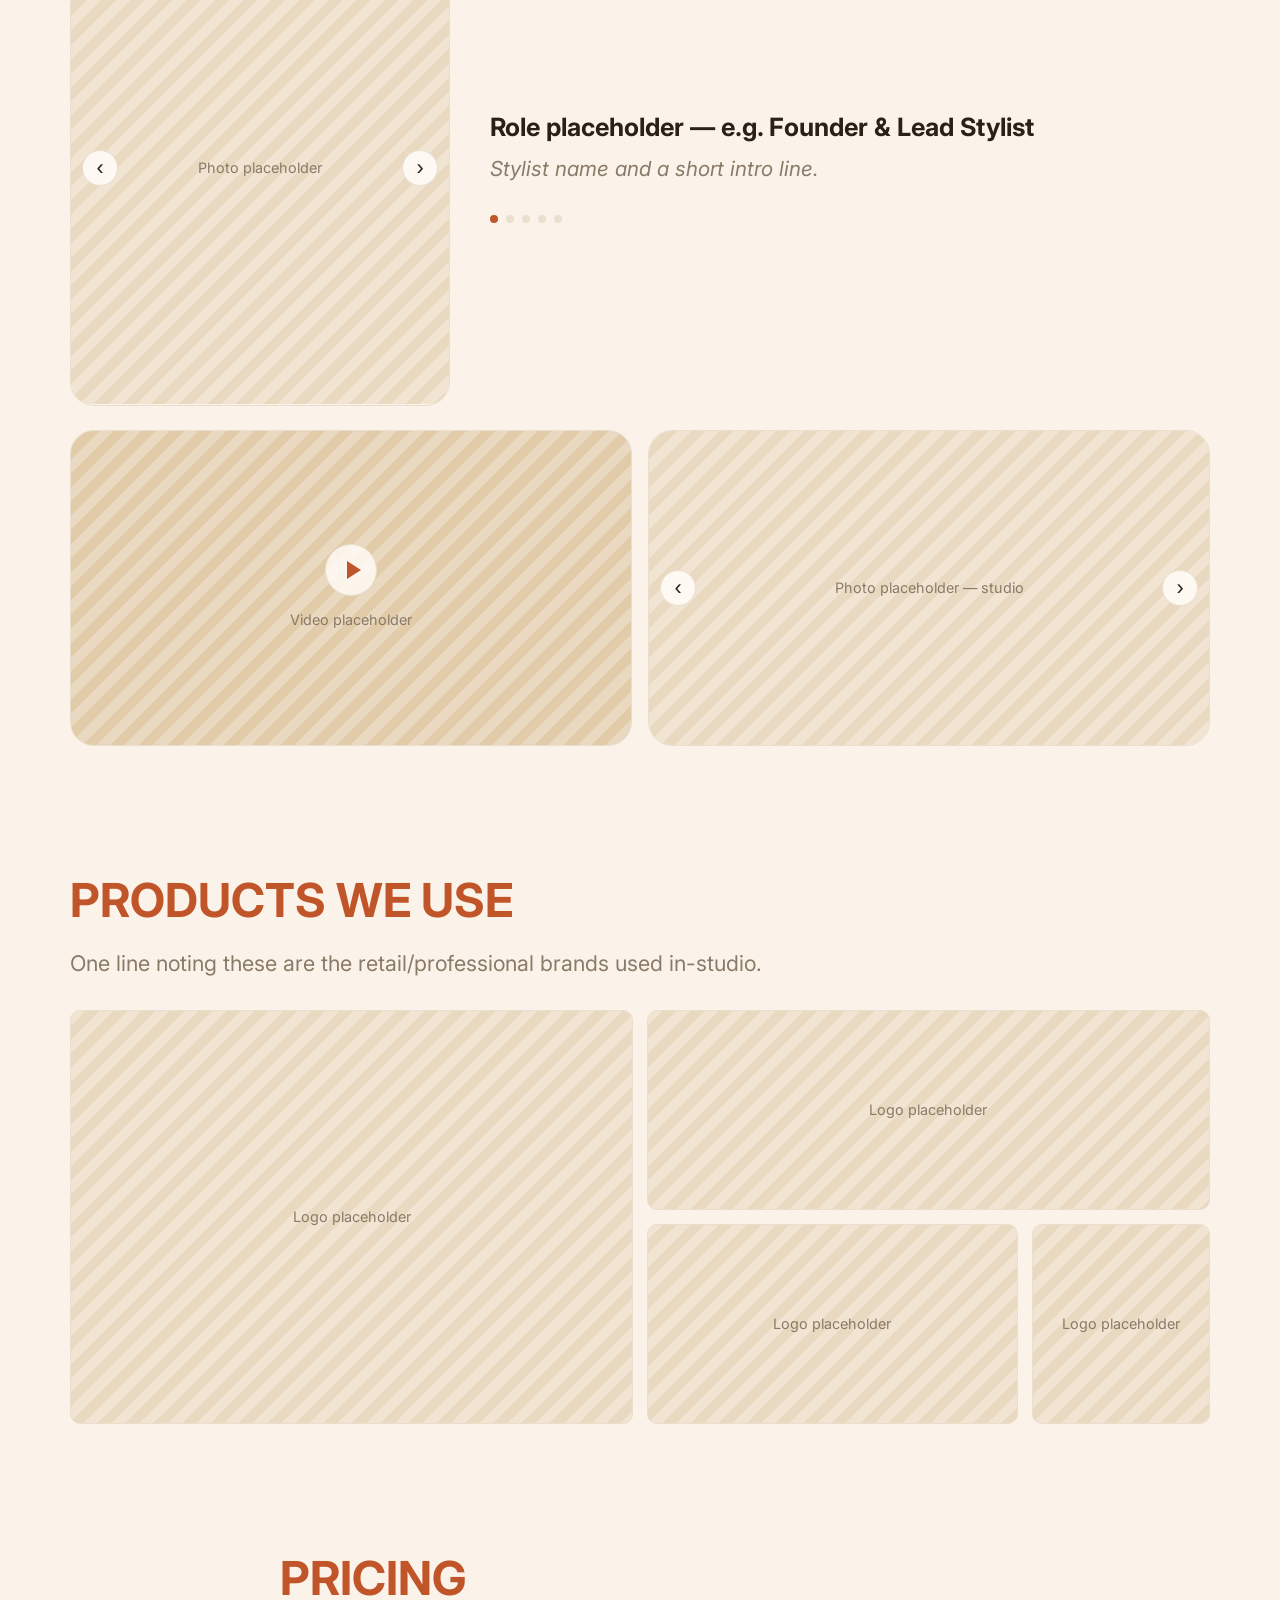
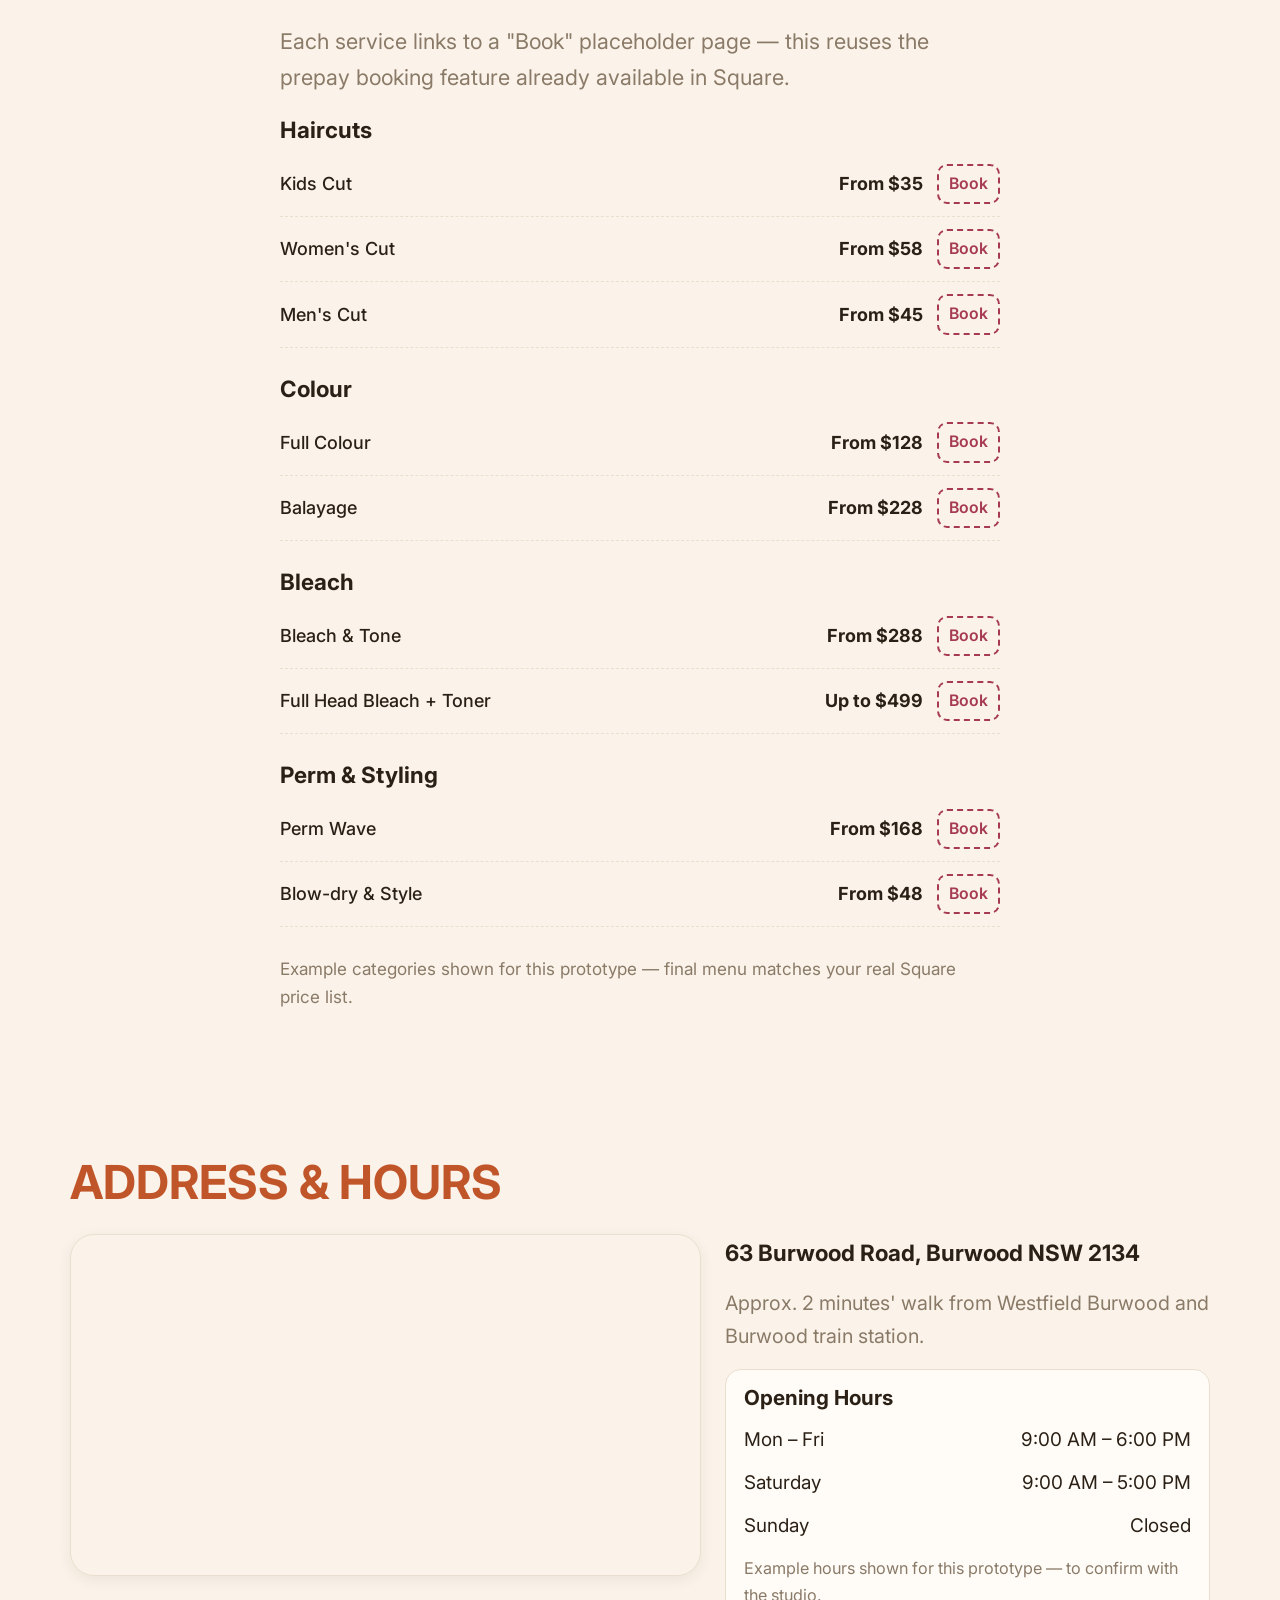
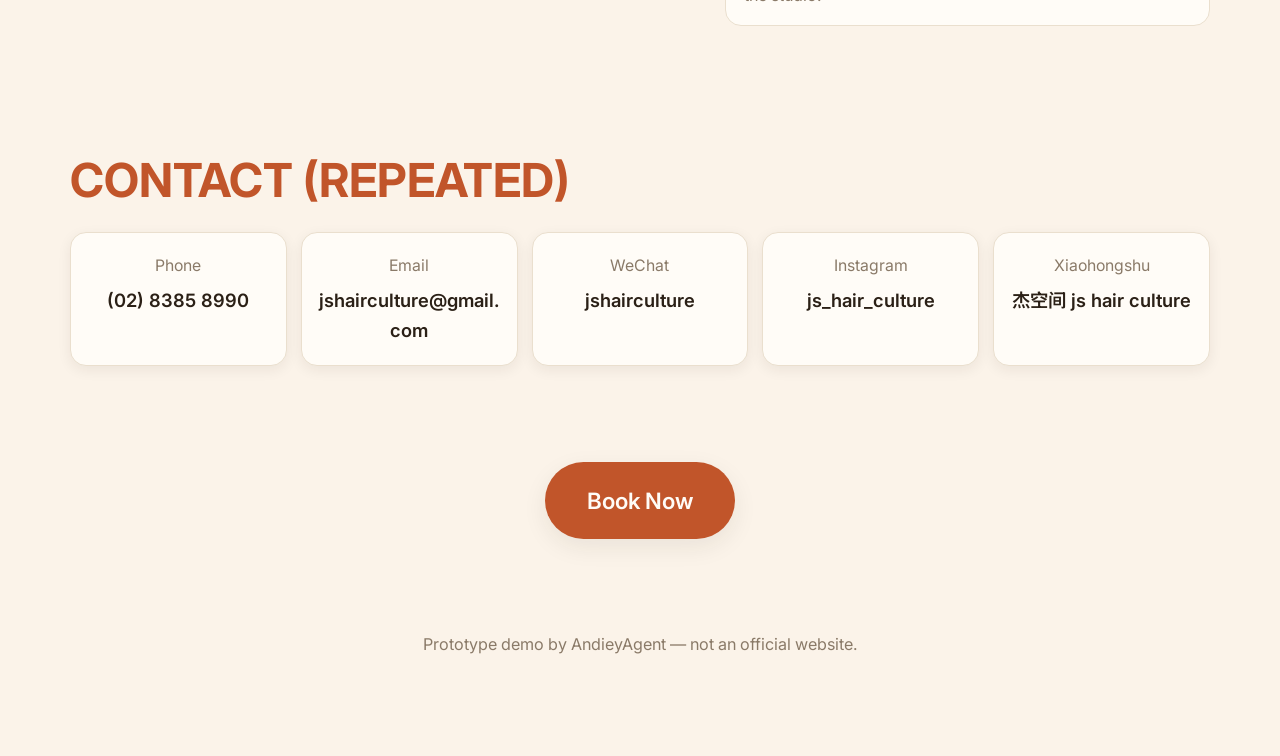
==== commit c204b94e: "Move quick contact into a header popover, simplify pricing section Removed the sidebar contact card " ====
--- a/index.html
+++ b/index.html
@@ -21,9 +21,31 @@
       <span class="brand__en">J's Hair Culture</span>
     </a>
     <div class="site-header__actions">
-      <a class="header-call" href="tel:+61283858990" aria-label="Call J's Hair Culture">
-        <svg width="18" height="18" viewBox="0 0 24 24" fill="none" stroke="currentColor" stroke-width="2" stroke-linecap="round" stroke-linejoin="round"><path d="M22 16.92v3a2 2 0 0 1-2.18 2 19.79 19.79 0 0 1-8.63-3.07 19.5 19.5 0 0 1-6-6 19.79 19.79 0 0 1-3.07-8.67A2 2 0 0 1 4.11 2h3a2 2 0 0 1 2 1.72c.127.96.361 1.903.7 2.81a2 2 0 0 1-.45 2.11L8.09 9.91a16 16 0 0 0 6 6l1.27-1.27a2 2 0 0 1 2.11-.45c.907.339 1.85.573 2.81.7A2 2 0 0 1 22 16.92z"/></svg>
-      </a>
+      <div class="header-contact">
+        <button type="button" class="header-call" id="contactToggle" aria-haspopup="true" aria-expanded="false" aria-controls="contactPopover" aria-label="Contact options">
+          <svg width="18" height="18" viewBox="0 0 24 24" fill="none" stroke="currentColor" stroke-width="2" stroke-linecap="round" stroke-linejoin="round"><path d="M22 16.92v3a2 2 0 0 1-2.18 2 19.79 19.79 0 0 1-8.63-3.07 19.5 19.5 0 0 1-6-6 19.79 19.79 0 0 1-3.07-8.67A2 2 0 0 1 4.11 2h3a2 2 0 0 1 2 1.72c.127.96.361 1.903.7 2.81a2 2 0 0 1-.45 2.11L8.09 9.91a16 16 0 0 0 6 6l1.27-1.27a2 2 0 0 1 2.11-.45c.907.339 1.85.573 2.81.7A2 2 0 0 1 22 16.92z"/></svg>
+        </button>
+        <div class="contact-popover" id="contactPopover" hidden>
+          <a class="contact-row" href="tel:+61283858990">
+            <span><span class="contact-row__label" data-i18n="contact.phone">Phone</span><span class="contact-row__value">(02) 8385 8990</span></span>
+          </a>
+          <a class="contact-row" href="tel:+61415992695">
+            <span><span class="contact-row__label" data-i18n="contact.mobile">Mobile</span><span class="contact-row__value">0415 992 695</span></span>
+          </a>
+          <a class="contact-row" href="mailto:jshairculture@gmail.com">
+            <span><span class="contact-row__label" data-i18n="contact.email">Email</span><span class="contact-row__value">jshairculture@gmail.com</span></span>
+          </a>
+          <div class="contact-row contact-row--static">
+            <span><span class="contact-row__label" data-i18n="contact.wechat">WeChat</span><span class="contact-row__value">jshairculture</span></span>
+          </div>
+          <div class="contact-row contact-row--static">
+            <span><span class="contact-row__label">Instagram</span><span class="contact-row__value">js_hair_culture</span></span>
+          </div>
+          <div class="contact-row contact-row--static">
+            <span><span class="contact-row__label" data-i18n="contact.xhs">Xiaohongshu</span><span class="contact-row__value">杰空间 js hair culture</span></span>
+          </div>
+        </div>
+      </div>
       <button type="button" class="lang-toggle" id="langToggle" aria-label="Switch language">
         <span data-lang-label="en" class="lang-toggle__opt">EN</span>
         <span class="lang-toggle__sep">/</span>
@@ -178,10 +200,10 @@
 
 <!-- ============ 5. 价目表 + 联系方式 ============ -->
 <section class="pricing" id="pricing">
-  <div class="container pricing__grid">
+  <div class="container">
 
     <div class="pricing__table">
-      <h2 class="section-title section-title--accent" data-i18n="pricing.eyebrow">PRICING &amp; CONTACT</h2>
+      <h2 class="section-title section-title--accent" data-i18n="pricing.eyebrow">PRICING</h2>
       <p class="section-lead" data-i18n="pricing.lead">Each service links to a "Book" placeholder page — this reuses the prepay booking feature already available in Square.</p>
 
       <div class="price-category">
@@ -219,22 +241,6 @@
 
       <p class="price-note" data-i18n="pricing.note">Example categories shown for this prototype — final menu matches your real Square price list.</p>
     </div>
-
-    <aside class="contact-card">
-      <h3 data-i18n="contact.quickTitle">Quick contact</h3>
-      <a class="contact-row" href="tel:+61283858990">
-        <span><span class="contact-row__label" data-i18n="contact.phone">Phone</span><span class="contact-row__value">(02) 8385 8990</span></span>
-      </a>
-      <a class="contact-row" href="tel:+61415992695">
-        <span><span class="contact-row__label" data-i18n="contact.mobile">Mobile</span><span class="contact-row__value">0415 992 695</span></span>
-      </a>
-      <a class="contact-row" href="mailto:jshairculture@gmail.com">
-        <span><span class="contact-row__label" data-i18n="contact.email">Email</span><span class="contact-row__value">jshairculture@gmail.com</span></span>
-      </a>
-      <div class="contact-row contact-row--static">
-        <span><span class="contact-row__label" data-i18n="contact.wechat">WeChat</span><span class="contact-row__value">jshairculture</span></span>
-      </div>
-    </aside>
 
   </div>
 </section>
--- a/css/style.css
+++ b/css/style.css
@@ -141,14 +141,18 @@
   position: absolute;
   left: -6%;
   right: -6%;
-  top: -12%;
-  bottom: -8%;
+  top: -6%;
+  bottom: -4%;
   border: 3px solid var(--color-secondary);
   border-radius: 50% 45% 48% 52% / 55% 48% 52% 45%;
   transform: rotate(-2deg);
   pointer-events: none;
   opacity: 0;
   animation: markIn 0.6s ease-out 0.5s forwards;
+}
+
+@media (max-width: 600px) {
+  .mark-circle::after { top: -4%; bottom: -2%; border-width: 2px; }
 }
 .mark-box {
   position: relative;
@@ -239,18 +243,33 @@
 
 .site-header__actions { display: flex; align-items: center; gap: 12px; }
 
+.header-contact { position: relative; }
 .header-call {
   display: flex;
   align-items: center;
   justify-content: center;
   width: 38px;
   height: 38px;
+  padding: 0;
   border-radius: 50%;
   background: var(--color-surface);
   border: 1px solid var(--color-border);
   color: var(--color-primary);
-  text-decoration: none;
-}
+  cursor: pointer;
+}
+.contact-popover {
+  position: absolute;
+  top: calc(100% + 10px);
+  right: 0;
+  z-index: 60;
+  width: 260px;
+  background: var(--color-surface);
+  border: 1px solid var(--color-border);
+  border-radius: var(--radius-lg);
+  box-shadow: var(--shadow-soft);
+  padding: 4px 16px;
+}
+.contact-popover[hidden] { display: none; }
 
 .lang-toggle {
   display: flex;
@@ -309,7 +328,7 @@
 .hero__logotype-en { font-size: 0.82rem; letter-spacing: 0.12em; text-transform: uppercase; opacity: 0.8; }
 .hero__logotype-note { font-size: 0.78rem; color: rgba(255, 252, 247, 0.6); }
 .hero .eyebrow { color: #E8A98F; }
-.hero__title { font-size: clamp(2.3rem, 6.5vw, 3.6rem); color: var(--color-surface); }
+.hero__title { font-size: clamp(2.3rem, 6.5vw, 3.6rem); line-height: 1.3; color: var(--color-surface); }
 .hero__sub { font-size: 1.25rem; color: rgba(255, 252, 247, 0.85); max-width: 52ch; }
 .hero__actions { display: flex; flex-wrap: wrap; gap: 14px; margin-top: 8px; }
 
@@ -461,11 +480,7 @@
 .vibe-carousel__btn--next { right: 12px; }
 
 /* ---------- Pricing ---------- */
-.pricing__grid {
-  display: grid;
-  grid-template-columns: 1fr;
-  gap: 36px;
-}
+.pricing__table { max-width: 720px; margin: 0 auto; }
 .price-category { margin-bottom: 28px; }
 .price-category h3 { font-size: 1.25rem; }
 
@@ -493,17 +508,6 @@
   margin-top: 8px;
 }
 
-.contact-card {
-  background: var(--color-surface);
-  border: 1px solid var(--color-border);
-  border-radius: var(--radius-lg);
-  padding: 24px;
-  box-shadow: var(--shadow-card);
-  align-self: start;
-  position: sticky;
-  top: calc(var(--header-h) + 20px);
-}
-.contact-card h3 { font-size: 1.25rem; }
 .contact-row {
   display: flex;
   align-items: center;
@@ -591,6 +595,7 @@
   color: var(--color-surface);
   font-family: var(--font-display);
   font-weight: 700;
+  font-size: 1rem;
   padding: 14px 24px;
   border-radius: var(--radius-pill);
   text-decoration: none;
@@ -602,11 +607,10 @@
 
 @media (max-width: 480px) {
   .floating-cta {
-    left: 16px;
-    right: 16px;
-    bottom: 16px;
-    text-align: center;
-    padding: 14px 20px;
+    right: 14px;
+    bottom: 14px;
+    font-size: 0.9rem;
+    padding: 12px 18px;
   }
 }
 
@@ -652,6 +656,5 @@
 }
 
 @media (min-width: 980px) {
-  .pricing__grid { grid-template-columns: 2fr 1fr; }
   .contact-repeat__grid { grid-template-columns: repeat(5, 1fr); }
 }
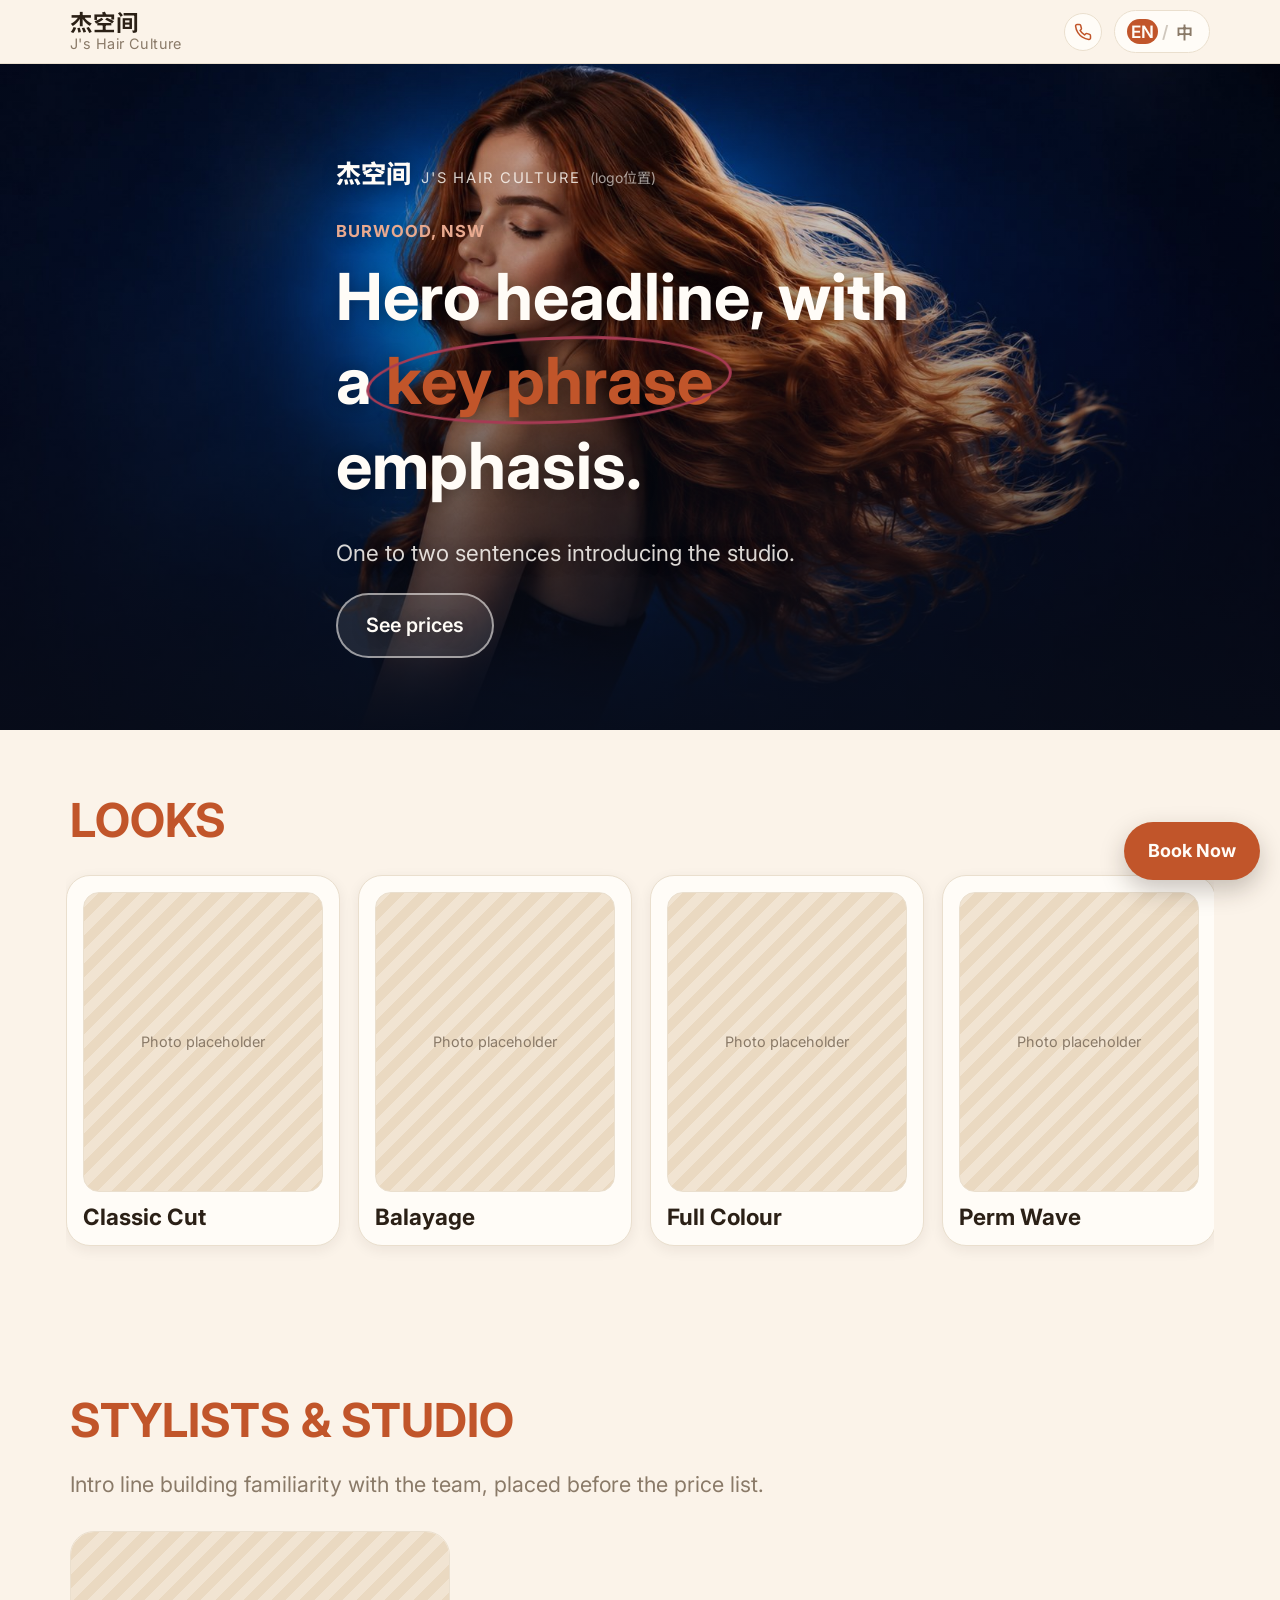
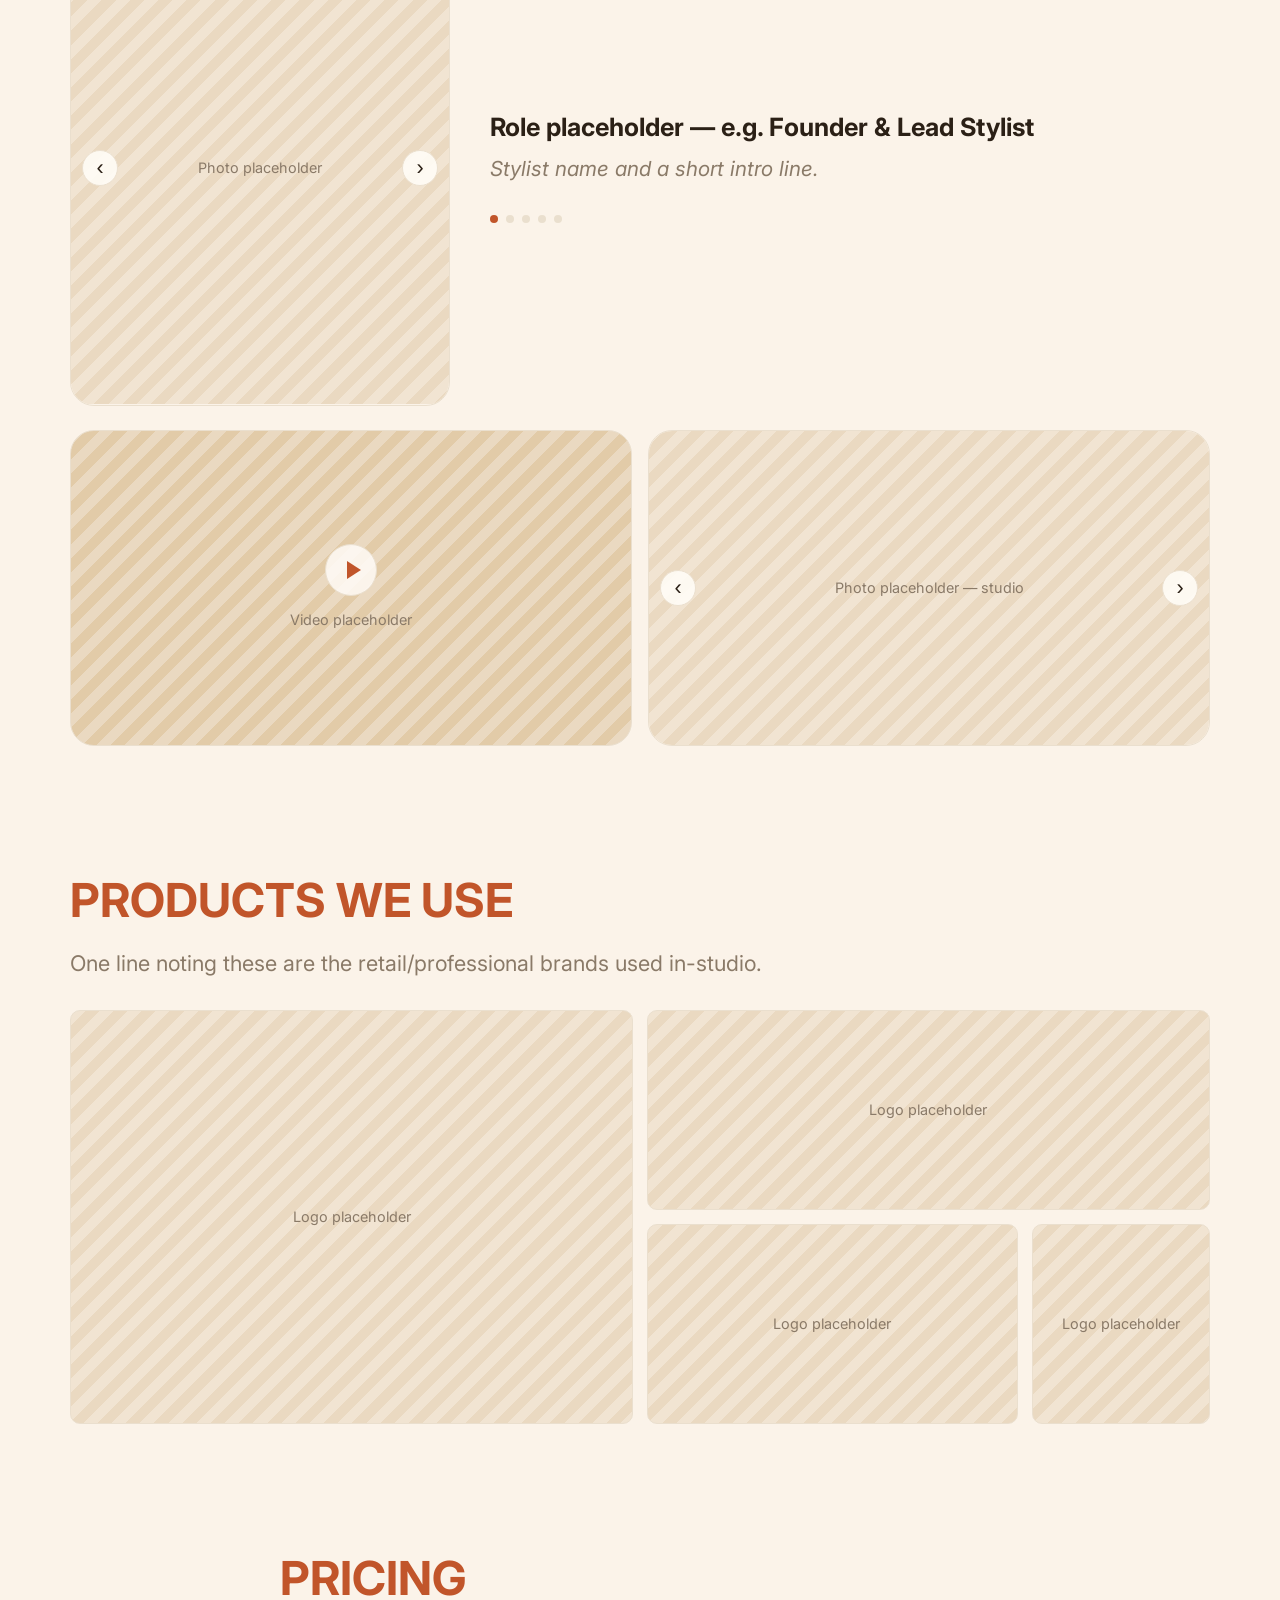
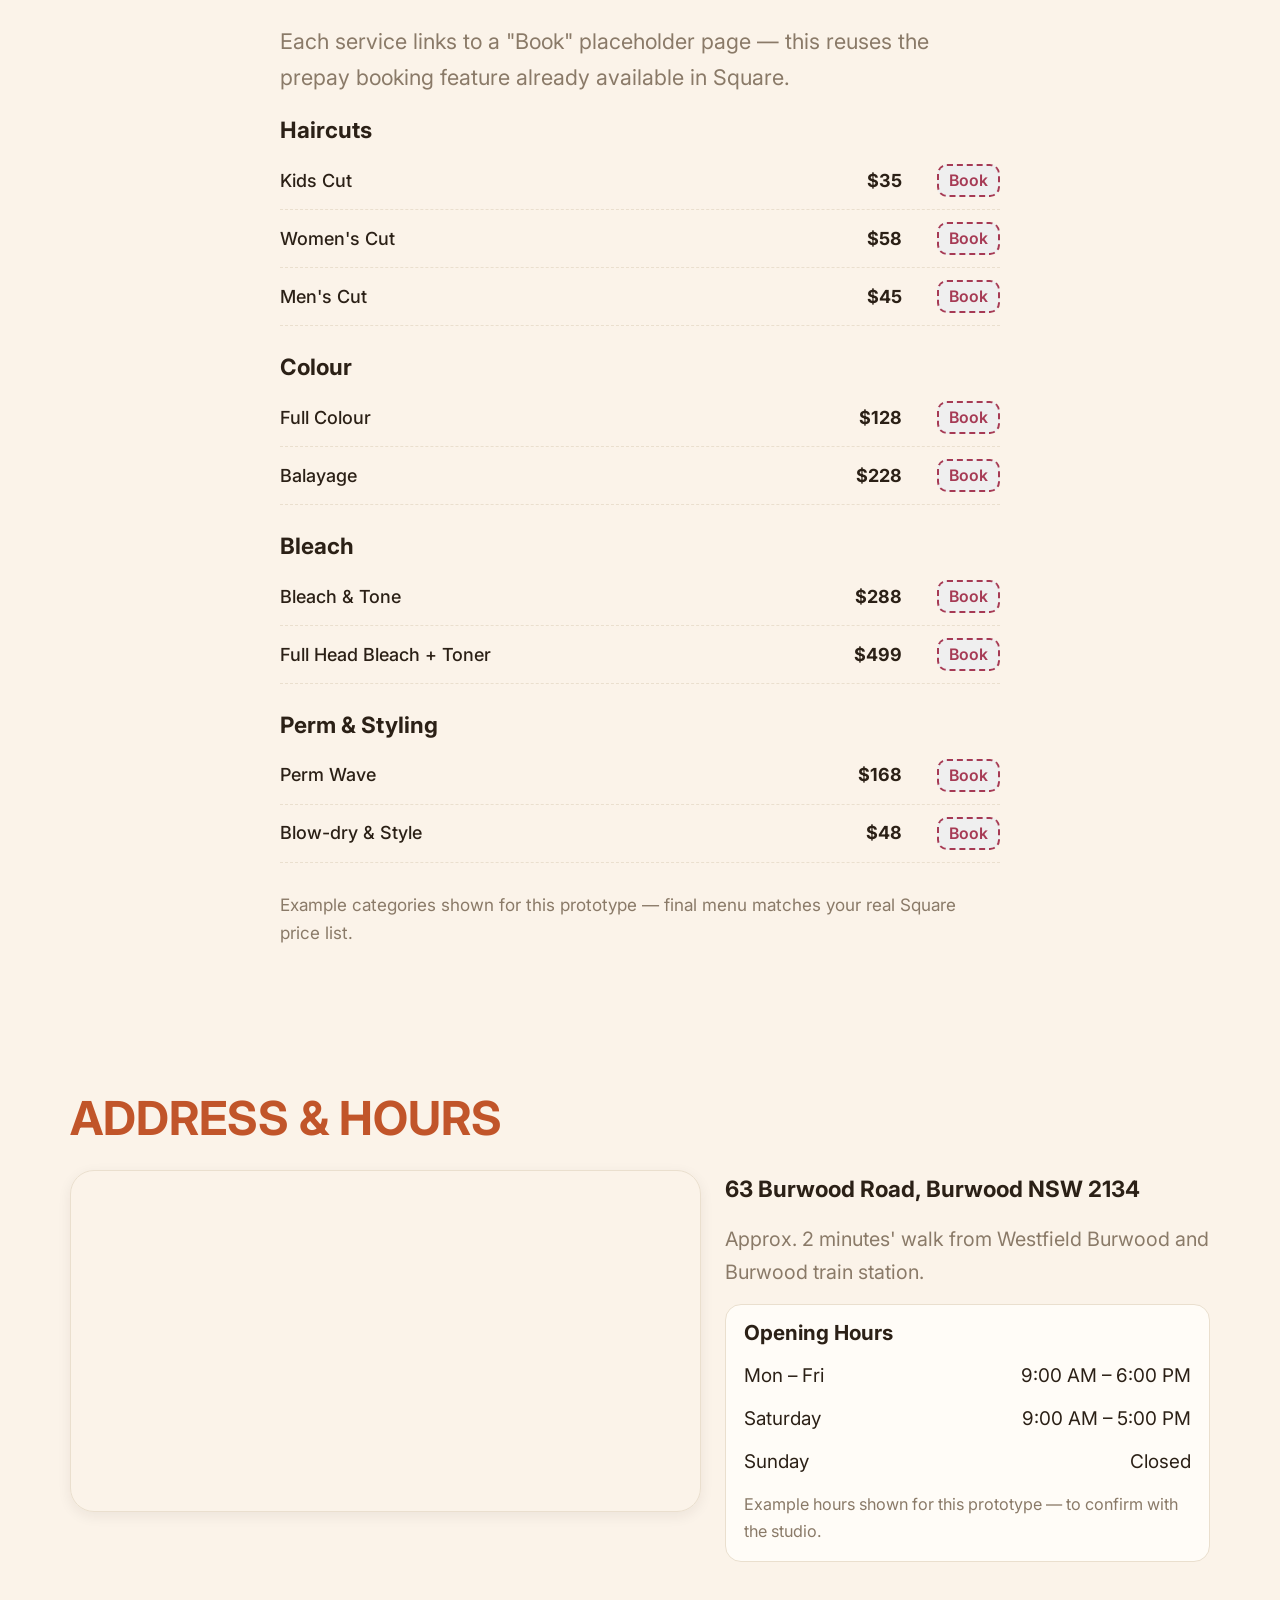
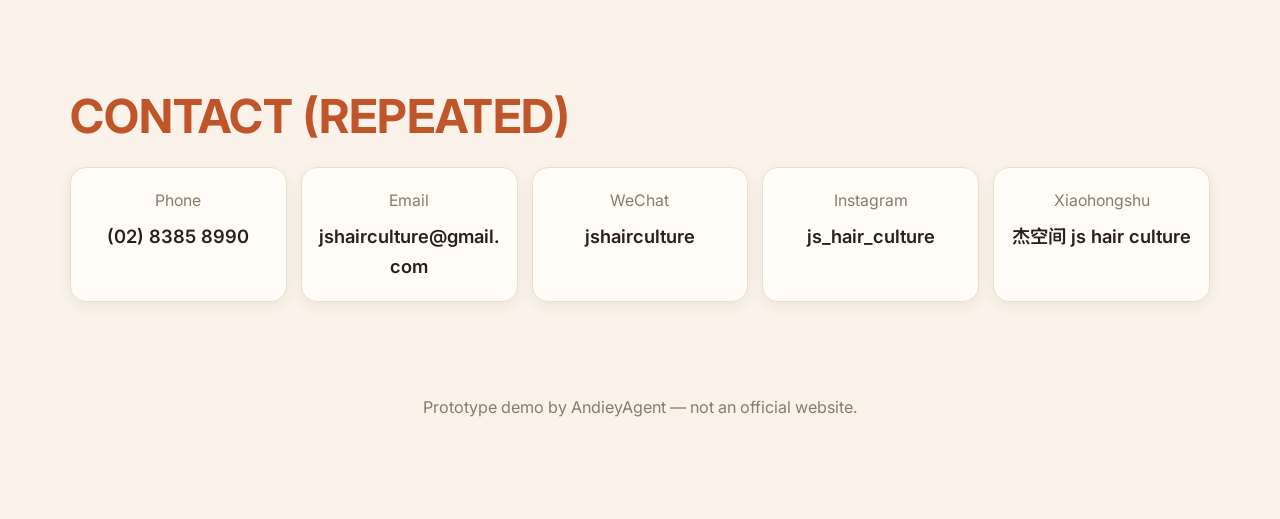
==== commit 30dc6e7f: "Rework booking flow into a per-service cart with checkout summary - Price list rows now use a qty st" ====
--- a/index.html
+++ b/index.html
@@ -71,7 +71,6 @@
     <h1 class="hero__title" data-i18n-html="hero.title">Hero headline, with a <span class="mark-circle">key phrase</span> emphasis.</h1>
     <p class="hero__sub" data-i18n="hero.sub">One to two sentences introducing the studio.</p>
     <div class="hero__actions">
-      <a href="booking.html" class="btn btn--primary" data-i18n="cta.book">Book Now</a>
       <a href="#pricing" class="btn btn--ghost-light" data-i18n="cta.seePrices">See prices</a>
     </div>
   </div>
@@ -209,33 +208,33 @@
       <div class="price-category">
         <h3 data-i18n="pricing.cat.cut">Haircuts</h3>
         <ul class="price-list">
-          <li><span data-i18n="services.kids.name">Kids Cut</span><span class="price-list__price" data-i18n="services.kids.price">From $35</span><a href="booking.html" class="btn-tiny" data-i18n="cta.bookPrepay">Book</a></li>
-          <li><span data-i18n="pricing.item.womensCut">Women's Cut</span><span class="price-list__price" data-i18n="pricing.item.womensCutPrice">From $58</span><a href="booking.html" class="btn-tiny" data-i18n="cta.bookPrepay">Book</a></li>
-          <li><span data-i18n="pricing.item.mensCut">Men's Cut</span><span class="price-list__price" data-i18n="pricing.item.mensCutPrice">From $45</span><a href="booking.html" class="btn-tiny" data-i18n="cta.bookPrepay">Book</a></li>
+          <li data-service-id="kids"><span class="price-list__name" data-i18n="services.kids.name">Kids Cut</span><span class="price-list__price" data-i18n="services.kids.price">$35</span><span class="price-list__action" data-qty-action></span></li>
+          <li data-service-id="womensCut"><span class="price-list__name" data-i18n="pricing.item.womensCut">Women's Cut</span><span class="price-list__price" data-i18n="pricing.item.womensCutPrice">$58</span><span class="price-list__action" data-qty-action></span></li>
+          <li data-service-id="mensCut"><span class="price-list__name" data-i18n="pricing.item.mensCut">Men's Cut</span><span class="price-list__price" data-i18n="pricing.item.mensCutPrice">$45</span><span class="price-list__action" data-qty-action></span></li>
         </ul>
       </div>
 
       <div class="price-category">
         <h3 data-i18n="pricing.cat.color">Colour</h3>
         <ul class="price-list">
-          <li><span data-i18n="services.color.name">Full Colour</span><span class="price-list__price" data-i18n="services.color.price">From $128</span><a href="booking.html" class="btn-tiny" data-i18n="cta.bookPrepay">Book</a></li>
-          <li><span data-i18n="services.balayage.name">Balayage</span><span class="price-list__price" data-i18n="services.balayage.price">From $228</span><a href="booking.html" class="btn-tiny" data-i18n="cta.bookPrepay">Book</a></li>
+          <li data-service-id="color"><span class="price-list__name" data-i18n="services.color.name">Full Colour</span><span class="price-list__price" data-i18n="services.color.price">$128</span><span class="price-list__action" data-qty-action></span></li>
+          <li data-service-id="balayage"><span class="price-list__name" data-i18n="services.balayage.name">Balayage</span><span class="price-list__price" data-i18n="services.balayage.price">$228</span><span class="price-list__action" data-qty-action></span></li>
         </ul>
       </div>
 
       <div class="price-category">
         <h3 data-i18n="pricing.cat.bleach">Bleach</h3>
         <ul class="price-list">
-          <li><span data-i18n="services.bleach.name">Bleach &amp; Tone</span><span class="price-list__price" data-i18n="services.bleach.price">From $288</span><a href="booking.html" class="btn-tiny" data-i18n="cta.bookPrepay">Book</a></li>
-          <li><span data-i18n="pricing.item.fullBleach">Full Head Bleach + Toner</span><span class="price-list__price" data-i18n="pricing.item.fullBleachPrice">Up to $499</span><a href="booking.html" class="btn-tiny" data-i18n="cta.bookPrepay">Book</a></li>
+          <li data-service-id="bleach"><span class="price-list__name" data-i18n="services.bleach.name">Bleach &amp; Tone</span><span class="price-list__price" data-i18n="services.bleach.price">$288</span><span class="price-list__action" data-qty-action></span></li>
+          <li data-service-id="fullBleach"><span class="price-list__name" data-i18n="pricing.item.fullBleach">Full Head Bleach + Toner</span><span class="price-list__price" data-i18n="pricing.item.fullBleachPrice">$499</span><span class="price-list__action" data-qty-action></span></li>
         </ul>
       </div>
 
       <div class="price-category">
         <h3 data-i18n="pricing.cat.perm">Perm &amp; Styling</h3>
         <ul class="price-list">
-          <li><span data-i18n="services.perm.name">Perm Wave</span><span class="price-list__price" data-i18n="services.perm.price">From $168</span><a href="booking.html" class="btn-tiny" data-i18n="cta.bookPrepay">Book</a></li>
-          <li><span data-i18n="pricing.item.blowdry">Blow-dry &amp; Style</span><span class="price-list__price" data-i18n="pricing.item.blowdryPrice">From $48</span><a href="booking.html" class="btn-tiny" data-i18n="cta.bookPrepay">Book</a></li>
+          <li data-service-id="perm"><span class="price-list__name" data-i18n="services.perm.name">Perm Wave</span><span class="price-list__price" data-i18n="services.perm.price">$168</span><span class="price-list__action" data-qty-action></span></li>
+          <li data-service-id="blowdry"><span class="price-list__name" data-i18n="pricing.item.blowdry">Blow-dry &amp; Style</span><span class="price-list__price" data-i18n="pricing.item.blowdryPrice">$48</span><span class="price-list__action" data-qty-action></span></li>
         </ul>
       </div>
 
@@ -310,12 +309,6 @@
   </div>
 </section>
 
-<!-- ============ 8. 底部预约按钮 ============ -->
-<section class="final-cta">
-  <div class="container final-cta__inner">
-    <a href="booking.html" class="btn btn--primary btn--large" data-i18n="cta.book">Book Now</a>
-  </div>
-</section>
 
 </main>
 
@@ -329,6 +322,7 @@
 <!-- ============ 悬浮吸底 CTA ============ -->
 <a href="booking.html" class="floating-cta" id="floatingCta">
   <span class="mark-box" data-i18n="cta.book">Book Now</span>
+  <span class="floating-cta__badge" id="floatingCtaBadge" hidden></span>
 </a>
 
 <script src="js/main.js"></script>
--- a/css/style.css
+++ b/css/style.css
@@ -241,9 +241,9 @@
 .brand__zh { font-family: var(--font-display); font-size: 1.25rem; font-weight: 700; color: var(--color-ink); }
 .brand__en { font-family: var(--font-body); font-size: 0.8rem; letter-spacing: 0.03em; color: var(--color-muted); }
 
-.site-header__actions { display: flex; align-items: center; gap: 12px; }
-
-.header-contact { position: relative; }
+.site-header__actions { position: relative; display: flex; align-items: center; gap: 12px; }
+
+.header-contact {}
 .header-call {
   display: flex;
   align-items: center;
@@ -262,7 +262,7 @@
   top: calc(100% + 10px);
   right: 0;
   z-index: 60;
-  width: 260px;
+  width: min(260px, calc(100vw - 40px));
   background: var(--color-surface);
   border: 1px solid var(--color-border);
   border-radius: var(--radius-lg);
@@ -367,7 +367,7 @@
   gap: 24px;
   margin-top: 28px;
 }
-.team__carousel-image { position: relative; }
+.team__carousel-image { position: relative; width: 100%; max-width: 420px; margin: 0 auto; }
 .team__carousel-track {
   position: relative;
   aspect-ratio: 4 / 5;
@@ -375,6 +375,8 @@
   border: 1px solid var(--color-border);
   border-radius: var(--radius-lg);
   overflow: hidden;
+  -webkit-transform: translateZ(0);
+  transform: translateZ(0);
 }
 .team__carousel-slide {
   position: absolute;
@@ -442,6 +444,8 @@
   border: 1px solid var(--color-border);
   border-radius: var(--radius-lg);
   overflow: hidden;
+  -webkit-transform: translateZ(0);
+  transform: translateZ(0);
 }
 .vibe-carousel__slide {
   position: absolute;
@@ -501,6 +505,62 @@
   color: var(--color-ink);
   white-space: nowrap;
 }
+.price-list__action {
+  flex: none;
+  min-width: 84px;
+  display: flex;
+  justify-content: flex-end;
+}
+
+.qty-stepper {
+  display: flex;
+  align-items: center;
+  gap: 8px;
+  border: 1px solid var(--color-border);
+  border-radius: var(--radius-pill);
+  padding: 4px 6px;
+  background: var(--color-bg);
+}
+.qty-stepper__btn {
+  width: 24px;
+  height: 24px;
+  padding: 0;
+  border: none;
+  border-radius: 50%;
+  background: var(--color-primary);
+  color: var(--color-surface);
+  font-family: var(--font-display);
+  font-weight: 700;
+  font-size: 1rem;
+  line-height: 1;
+  display: flex;
+  align-items: center;
+  justify-content: center;
+  cursor: pointer;
+}
+.qty-stepper__btn:hover { background: var(--color-primary-dark); }
+.qty-stepper__count {
+  min-width: 1.1em;
+  text-align: center;
+  font-family: var(--font-display);
+  font-weight: 700;
+}
+
+.booking-page__cart-list { margin: 20px 0; }
+.checkout-total {
+  display: flex;
+  justify-content: space-between;
+  font-family: var(--font-display);
+  font-weight: 700;
+  font-size: 1.2rem;
+  color: var(--color-ink);
+  padding-top: 14px;
+  margin: 0 0 24px;
+  border-top: 2px solid var(--color-ink);
+}
+#checkoutPayBtn { margin: 8px 0 20px; }
+#checkoutPayBtn:disabled { opacity: 0.45; cursor: not-allowed; }
+#checkoutPayBtn:disabled:hover { transform: none; }
 
 .price-note {
   font-size: 0.95rem;
@@ -577,9 +637,6 @@
 }
 .contact-tile__label { font-size: 0.88rem; color: var(--color-muted); }
 .contact-tile__value { font-weight: 600; font-size: 1.02rem; word-break: break-word; }
-
-/* ---------- Final CTA ---------- */
-.final-cta { text-align: center; padding: 32px 0 64px; }
 
 /* ---------- Footer ---------- */
 .site-footer { padding: 28px 0 calc(28px + 70px); text-align: center; }
@@ -600,10 +657,28 @@
   border-radius: var(--radius-pill);
   text-decoration: none;
   box-shadow: 0 10px 24px rgba(43, 32, 22, 0.25);
-  transition: transform 0.15s ease, opacity 0.2s ease;
+  transition: transform 0.15s ease;
 }
 .floating-cta:hover { transform: translateY(-2px); }
-.floating-cta.is-hidden { opacity: 0; transform: translateY(12px); pointer-events: none; }
+.floating-cta__badge {
+  position: absolute;
+  top: -6px;
+  right: -6px;
+  min-width: 20px;
+  height: 20px;
+  padding: 0 5px;
+  display: flex;
+  align-items: center;
+  justify-content: center;
+  border-radius: var(--radius-pill);
+  background: var(--color-secondary);
+  color: var(--color-surface);
+  font-family: var(--font-display);
+  font-weight: 700;
+  font-size: 0.75rem;
+  box-shadow: 0 2px 6px rgba(43, 32, 22, 0.3);
+}
+.floating-cta__badge[hidden] { display: none; }
 
 @media (max-width: 480px) {
   .floating-cta {
@@ -620,7 +695,7 @@
 .booking-page__title { font-size: clamp(2.3rem, 6.5vw, 3.6rem); color: var(--color-ink); }
 .booking-page__body { font-size: 1.25rem; color: var(--color-muted); max-width: 52ch; }
 .back-link {
-  display: inline-block;
+  display: block;
   margin-top: 20px;
   color: var(--color-muted);
   text-decoration: none;
@@ -651,7 +726,7 @@
   .location__grid { grid-template-columns: 1.3fr 1fr; align-items: start; }
 
   .team__carousel { flex-direction: row; align-items: stretch; gap: 40px; }
-  .team__carousel-image { flex: 0 0 380px; }
+  .team__carousel-image { flex: 0 0 380px; max-width: none; margin: 0; }
   .team__carousel-track { height: 100%; min-height: 440px; }
 }
 
